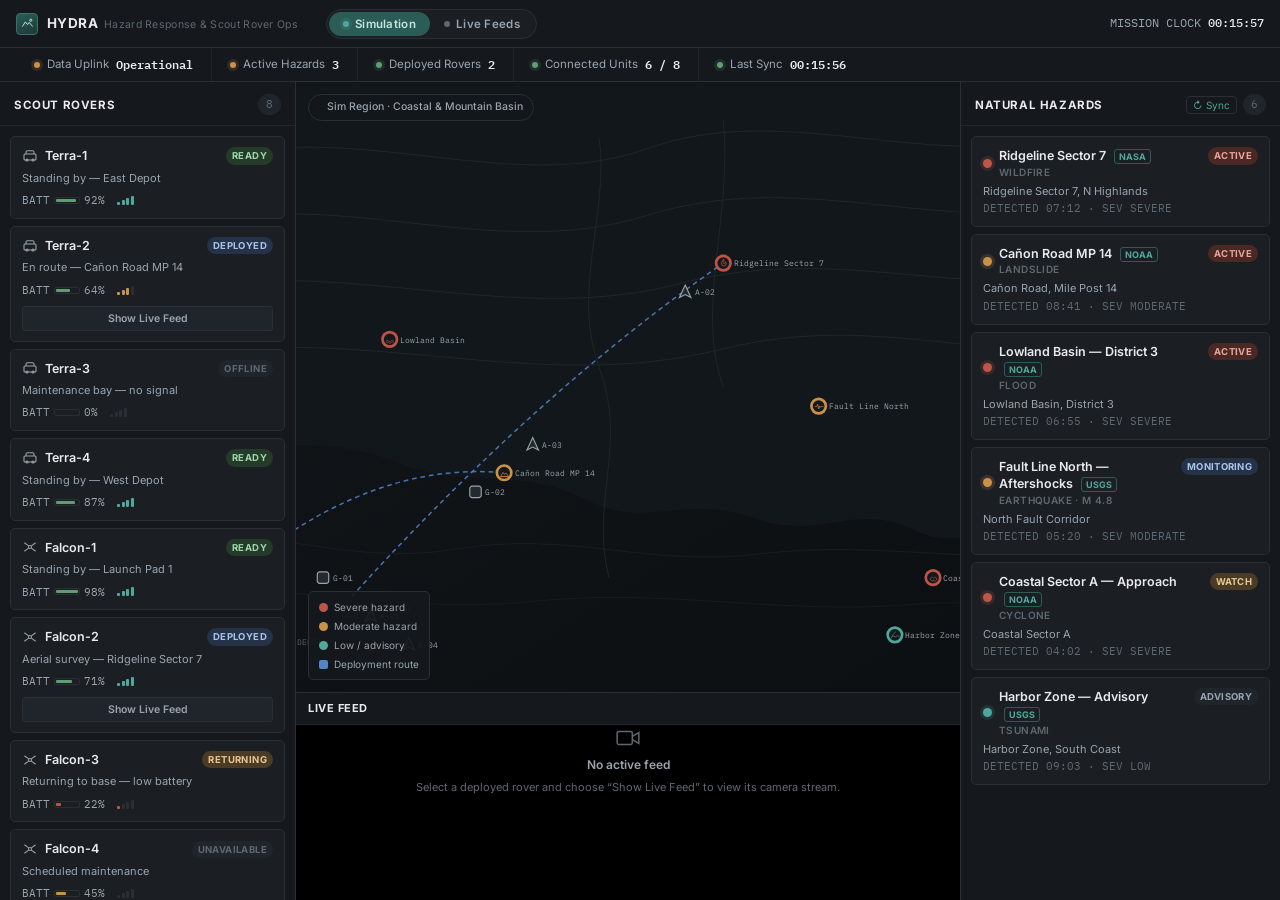
==== dashboard.html @ 0303ffee "Initial Commit" ====
<!DOCTYPE html>
<html lang="en">
<head>
  <meta charset="UTF-8">
  <meta name="viewport" content="width=device-width, initial-scale=1.0">
  <title>HYDRA &mdash; Hazard Response &amp; Scout Rover Operations</title>
  <link rel="preconnect" href="https://fonts.googleapis.com">
  <link rel="preconnect" href="https://fonts.gstatic.com" crossorigin>
  <link href="https://fonts.googleapis.com/css2?family=Inter:wght@400;500;600;700&family=IBM+Plex+Mono:wght@400;500;600&display=swap" rel="stylesheet">
  <link rel="stylesheet" href="css/dashboard.css">
</head>
<body>
  <div class="app" id="app"></div>

  <!-- Modular Scripts -->
  <script src="js/data.js"></script>
  <script src="js/helpers.js"></script>
  <script src="js/api.js"></script>
  <script src="js/map.js"></script>
  <script src="js/feed.js"></script>
  <script src="js/ui.js"></script>
  <script src="js/app.js"></script>
</body>
</html>
---- css/dashboard.css ----
:root {
  --bg-0: #0d1013;
  --bg-1: #15181c;
  --bg-2: #1b1f24;
  --bg-3: #20252b;
  --border: #2a2f36;
  --border-soft: #22262c;
  --text-hi: #e8eaed;
  --text-mid: #9aa4ad;
  --text-low: #5f6870;
  --accent-teal: #4fa89c;
  --accent-teal-dim: #2c5c56;
  --accent-amber: #c99248;
  --accent-amber-dim: #4a3b26;
  --accent-red: #bd5548;
  --accent-red-dim: #4a2925;
  --accent-blue: #5484c4;
  --accent-blue-dim: #253247;
  --accent-green: #5f9e70;
  --accent-green-dim: #243b2a;
  --mono: 'IBM Plex Mono', ui-monospace, monospace;
  --sans: 'Inter', -apple-system, sans-serif;
  --radius-s: 3px;
  --radius-m: 5px;
}

* {
  box-sizing: border-box;
  margin: 0;
  padding: 0;
}

html, body {
  height: 100%;
}

body {
  font-family: var(--sans);
  background: var(--bg-0);
  color: var(--text-hi);
  font-size: 13px;
  line-height: 1.4;
  overflow: hidden;
  -webkit-font-smoothing: antialiased;
}

::selection {
  background: var(--accent-blue-dim);
}

button {
  font-family: inherit;
  font-size: inherit;
  color: inherit;
  background: none;
  border: none;
  cursor: pointer;
}

button:focus-visible,
[tabindex]:focus-visible,
input:focus-visible {
  outline: 2px solid var(--accent-blue);
  outline-offset: 1px;
}

input {
  font-family: inherit;
  color: inherit;
}

::-webkit-scrollbar {
  width: 8px;
  height: 8px;
}

::-webkit-scrollbar-track {
  background: transparent;
}

::-webkit-scrollbar-thumb {
  background: var(--border);
  border-radius: 4px;
}

::-webkit-scrollbar-thumb:hover {
  background: #3a4048;
}

.app {
  height: 100vh;
  display: flex;
  flex-direction: column;
}

/* ---------- TOP BAR ---------- */
.topbar {
  display: flex;
  align-items: center;
  gap: 20px;
  padding: 0 16px;
  height: 48px;
  flex: 0 0 48px;
  background: var(--bg-1);
  border-bottom: 1px solid var(--border);
}

.brand {
  display: flex;
  align-items: center;
  gap: 9px;
}

.brand-mark {
  width: 22px;
  height: 22px;
  border-radius: 4px;
  background: linear-gradient(160deg, #2c5c56, #1b3a36);
  border: 1px solid #3a7168;
  display: flex;
  align-items: center;
  justify-content: center;
  flex: none;
}

.brand-mark svg {
  width: 13px;
  height: 13px;
}

.brand-name {
  font-weight: 700;
  font-size: 13.5px;
  letter-spacing: 0.4px;
}

.brand-sub {
  font-size: 10.5px;
  color: var(--text-low);
  letter-spacing: 0.3px;
  margin-left: 2px;
}

.mode-switch {
  display: flex;
  align-items: center;
  gap: 0;
  background: var(--bg-2);
  border: 1px solid var(--border);
  border-radius: 20px;
  padding: 2px;
  margin-left: 8px;
}

.mode-switch button {
  padding: 5px 14px;
  border-radius: 16px;
  font-size: 11.5px;
  font-weight: 600;
  color: var(--text-mid);
  letter-spacing: 0.3px;
  transition: background .15s, color .15s;
}

.mode-switch button.active {
  background: var(--accent-teal-dim);
  color: #bfe8e0;
}

.mode-switch button.live-active {
  background: var(--accent-amber-dim);
  color: #f0cd9a;
}

.mode-switch .dot {
  width: 6px;
  height: 6px;
  border-radius: 50%;
  display: inline-block;
  margin-right: 6px;
  vertical-align: 1px;
}

.mode-switch button.active .dot {
  background: var(--accent-teal);
  box-shadow: 0 0 0 3px rgba(79, 168, 156, .18);
}

.mode-switch button.live-active .dot {
  background: var(--accent-amber);
  box-shadow: 0 0 0 3px rgba(201, 146, 72, .18);
}

.mode-switch button:not(.active):not(.live-active) .dot {
  background: var(--text-low);
}

.topbar-spacer {
  flex: 1;
}

.topbar-clock {
  font-family: var(--mono);
  font-size: 11.5px;
  color: var(--text-mid);
}

.topbar-clock b {
  color: var(--text-hi);
  font-weight: 500;
}

/* ---------- STATUS BAR ---------- */
.statusbar {
  display: flex;
  align-items: stretch;
  height: 34px;
  flex: 0 0 34px;
  background: var(--bg-1);
  border-bottom: 1px solid var(--border);
  padding: 0 16px;
  gap: 0;
}

.stat {
  display: flex;
  align-items: center;
  gap: 7px;
  padding: 0 18px;
  border-right: 1px solid var(--border-soft);
  font-size: 11.5px;
  color: var(--text-mid);
}

.stat:last-child {
  border-right: none;
}

.stat b {
  color: var(--text-hi);
  font-weight: 600;
  font-family: var(--mono);
  font-size: 11.5px;
}

.stat .stat-dot {
  width: 6px;
  height: 6px;
  border-radius: 50%;
  flex: none;
}

.stat .stat-dot.ok {
  background: var(--accent-green);
  box-shadow: 0 0 0 3px rgba(95, 158, 112, .16);
}

.stat .stat-dot.warn {
  background: var(--accent-amber);
  box-shadow: 0 0 0 3px rgba(201, 146, 72, .16);
}

.stat .stat-dot.off {
  background: var(--text-low);
}

/* ---------- MAIN GRID ---------- */
.main {
  flex: 1;
  display: grid;
  grid-template-columns: 296px 1fr 320px;
  min-height: 0;
}

.col {
  min-height: 0;
  display: flex;
  flex-direction: column;
  background: var(--bg-1);
}

.col-left {
  border-right: 1px solid var(--border);
}

.col-right {
  border-left: 1px solid var(--border);
}

.col-header {
  padding: 12px 14px 10px;
  border-bottom: 1px solid var(--border-soft);
  display: flex;
  align-items: center;
  justify-content: space-between;
  flex: none;
}

.col-title {
  font-size: 11.5px;
  font-weight: 700;
  letter-spacing: 0.6px;
  text-transform: uppercase;
  color: var(--text-hi);
}

.col-count {
  font-family: var(--mono);
  font-size: 11px;
  color: var(--text-low);
  background: var(--bg-3);
  padding: 2px 7px;
  border-radius: 10px;
  border: 1px solid var(--border-soft);
}

.col-body {
  flex: 1;
  overflow-y: auto;
  padding: 10px;
}

/* ---------- ROVER CARDS ---------- */
.rover-card {
  border: 1px solid var(--border);
  background: var(--bg-2);
  border-radius: var(--radius-m);
  padding: 10px 11px;
  margin-bottom: 7px;
  cursor: pointer;
  transition: border-color .12s, background .12s;
}

.rover-card:hover {
  border-color: #3a4048;
}

.rover-card.selected {
  border-color: var(--accent-blue);
  background: var(--accent-blue-dim);
}

.rover-top {
  display: flex;
  align-items: center;
  justify-content: space-between;
  margin-bottom: 6px;
}

.rover-id {
  display: flex;
  align-items: center;
  gap: 7px;
}

.rover-type-icon {
  width: 16px;
  height: 16px;
  flex: none;
  display: flex;
  align-items: center;
  justify-content: center;
  color: var(--text-mid);
}

.rover-name {
  font-weight: 600;
  font-size: 12.5px;
}

.rover-badge {
  font-size: 9.5px;
  font-weight: 700;
  letter-spacing: 0.4px;
  text-transform: uppercase;
  padding: 2px 6px;
  border-radius: 9px;
  white-space: nowrap;
}

.badge-ready {
  background: var(--accent-green-dim);
  color: #9fd6ab;
}

.badge-deployed {
  background: var(--accent-blue-dim);
  color: #a9c5ea;
}

.badge-returning {
  background: var(--accent-amber-dim);
  color: #e8c690;
}

.badge-offline {
  background: var(--bg-3);
  color: var(--text-low);
}

.badge-unavailable {
  background: var(--bg-3);
  color: var(--text-low);
}

.rover-meta {
  font-size: 11px;
  color: var(--text-mid);
  margin-bottom: 7px;
}

.rover-stats {
  display: flex;
  align-items: center;
  gap: 12px;
  font-family: var(--mono);
  font-size: 10.5px;
  color: var(--text-mid);
}

.rover-stat {
  display: flex;
  align-items: center;
  gap: 4px;
}

.batt-track {
  width: 26px;
  height: 7px;
  border: 1px solid var(--border);
  border-radius: 2px;
  padding: 1px;
  display: inline-flex;
}

.batt-fill {
  height: 100%;
  border-radius: 1px;
  background: var(--accent-green);
}

.batt-fill.low {
  background: var(--accent-red);
}

.batt-fill.mid {
  background: var(--accent-amber);
}

.conn-pips {
  display: flex;
  gap: 1.5px;
  align-items: flex-end;
  height: 9px;
}

.conn-pips i {
  width: 3px;
  background: var(--border);
  border-radius: 1px;
  display: block;
}

.conn-pips i:nth-child(1) { height: 3px; }
.conn-pips i:nth-child(2) { height: 5px; }
.conn-pips i:nth-child(3) { height: 7px; }
.conn-pips i:nth-child(4) { height: 9px; }

.conn-pips.strong i {
  background: var(--accent-teal);
}

.conn-pips.moderate i:nth-child(-n+3) {
  background: var(--accent-amber);
}

.conn-pips.weak i:nth-child(-n+1) {
  background: var(--accent-red);
}

.conn-pips.none i {
  background: var(--border);
}

.rover-actions {
  display: flex;
  gap: 6px;
  margin-top: 8px;
}

.mini-btn {
  flex: 1;
  font-size: 10.5px;
  font-weight: 600;
  padding: 5px 6px;
  border-radius: var(--radius-s);
  background: var(--bg-3);
  border: 1px solid var(--border);
  color: var(--text-mid);
  transition: background .12s, color .12s, border-color .12s;
  text-align: center;
}

.mini-btn:hover {
  color: var(--text-hi);
  border-color: #454c55;
}

.mini-btn.feed-on {
  background: var(--accent-teal-dim);
  color: #bfe8e0;
  border-color: var(--accent-teal);
}

.select-all-row {
  display: flex;
  align-items: center;
  justify-content: space-between;
  padding: 0 2px 8px;
}

.select-all-row .link-btn {
  font-size: 11px;
  color: var(--accent-blue);
  font-weight: 600;
}

.select-all-row .link-btn:hover {
  text-decoration: underline;
}

/* ---------- HAZARD CARDS ---------- */
.hazard-card {
  border: 1px solid var(--border);
  background: var(--bg-2);
  border-radius: var(--radius-m);
  margin-bottom: 7px;
  overflow: hidden;
  transition: border-color .12s;
}

.hazard-card:hover {
  border-color: #3a4048;
}

.hazard-card.selected {
  border-color: var(--accent-amber);
}

.hazard-head {
  padding: 10px 11px;
  cursor: pointer;
}

.hazard-top {
  display: flex;
  align-items: flex-start;
  justify-content: space-between;
  gap: 8px;
  margin-bottom: 5px;
}

.hazard-id {
  display: flex;
  align-items: center;
  gap: 7px;
  min-width: 0;
}

.hazard-sev-dot {
  width: 9px;
  height: 9px;
  border-radius: 50%;
  flex: none;
  margin-top: 1px;
}

.sev-severe {
  background: var(--accent-red);
  box-shadow: 0 0 0 3px rgba(189, 85, 72, .18);
}

.sev-moderate {
  background: var(--accent-amber);
  box-shadow: 0 0 0 3px rgba(201, 146, 72, .18);
}

.sev-low {
  background: var(--accent-teal);
  box-shadow: 0 0 0 3px rgba(79, 168, 156, .14);
}

.hazard-name {
  font-weight: 600;
  font-size: 12.5px;
}

.hazard-type {
  font-size: 10px;
  color: var(--text-low);
  text-transform: uppercase;
  letter-spacing: 0.4px;
  font-weight: 600;
}

.hazard-status-pill {
  font-size: 9.5px;
  font-weight: 700;
  letter-spacing: 0.3px;
  text-transform: uppercase;
  padding: 2px 6px;
  border-radius: 9px;
  white-space: nowrap;
  flex: none;
}

.status-active {
  background: var(--accent-red-dim);
  color: #eba49c;
}

.status-watch {
  background: var(--accent-amber-dim);
  color: #e8c690;
}

.status-monitoring {
  background: var(--accent-blue-dim);
  color: #a9c5ea;
}

.status-advisory {
  background: var(--bg-3);
  color: var(--text-mid);
}

.status-contained {
  background: var(--accent-green-dim);
  color: #9fd6ab;
}

.hazard-loc {
  font-size: 11px;
  color: var(--text-mid);
  margin-bottom: 2px;
}

.hazard-time {
  font-family: var(--mono);
  font-size: 10.5px;
  color: var(--text-low);
}

.hazard-detail {
  padding: 0 11px 12px;
  border-top: 1px solid var(--border-soft);
}

.hazard-detail-grid {
  display: grid;
  grid-template-columns: 1fr 1fr;
  gap: 8px;
  margin: 10px 0;
}

.detail-field label {
  display: block;
  font-size: 9.5px;
  color: var(--text-low);
  text-transform: uppercase;
  letter-spacing: 0.4px;
  margin-bottom: 2px;
}

.detail-field span {
  font-size: 11.5px;
  color: var(--text-hi);
  font-family: var(--mono);
}

.deploy-btn {
  width: 100%;
  padding: 9px 10px;
  border-radius: var(--radius-s);
  font-weight: 700;
  font-size: 11.5px;
  letter-spacing: 0.3px;
  background: var(--accent-amber);
  color: #241a0d;
  transition: filter .12s;
}

.deploy-btn:hover {
  filter: brightness(1.08);
}

.deploy-btn:disabled {
  background: var(--bg-3);
  color: var(--text-low);
  cursor: not-allowed;
}

.assigned-note {
  font-size: 11px;
  color: var(--accent-teal);
  margin-top: 8px;
  font-weight: 500;
  display: flex;
  align-items: center;
  gap: 6px;
}

/* ---------- CENTER / MAP ---------- */
.col-center {
  min-height: 0;
  display: flex;
  flex-direction: column;
}

.map-wrap {
  flex: 1;
  position: relative;
  min-height: 0;
  background: #0f1215;
}

.map-toolbar {
  position: absolute;
  top: 12px;
  left: 12px;
  z-index: 5;
  display: flex;
  gap: 6px;
}

.map-chip {
  background: rgba(21, 24, 28, .9);
  border: 1px solid var(--border);
  backdrop-filter: blur(2px);
  padding: 5px 10px;
  border-radius: 14px;
  font-size: 10.5px;
  color: var(--text-mid);
  display: flex;
  align-items: center;
  gap: 6px;
  font-weight: 500;
}

.map-legend {
  position: absolute;
  bottom: 12px;
  left: 12px;
  z-index: 5;
  background: rgba(21, 24, 28, .92);
  border: 1px solid var(--border);
  border-radius: var(--radius-m);
  padding: 8px 10px;
  font-size: 10px;
  color: var(--text-mid);
  display: flex;
  flex-direction: column;
  gap: 5px;
}

.map-legend .lg-row {
  display: flex;
  align-items: center;
  gap: 6px;
}

.lg-swatch {
  width: 9px;
  height: 9px;
  border-radius: 50%;
  flex: none;
}

svg.map-svg {
  width: 100%;
  height: 100%;
  display: block;
}

.terrain-line {
  fill: none;
  stroke: #20262c;
  stroke-width: 1;
}

.coast-fill {
  fill: #12171b;
}

.grad-fill {
  fill: #0f1215;
}

.marker {
  cursor: pointer;
}

.marker-hazard circle.pulse {
  animation: pulse 2.4s ease-out infinite;
}

@keyframes pulse {
  0% { r: 9; opacity: .55; }
  100% { r: 22; opacity: 0; }
}

.route-path {
  fill: none;
  stroke: var(--accent-blue);
  stroke-width: 1.6;
  stroke-dasharray: 5 4;
  opacity: .85;
  animation: dash 1.4s linear infinite;
}

.route-path.highlighted {
  stroke-width: 2.4;
  opacity: 1;
}

@keyframes dash {
  to { stroke-dashoffset: -18; }
}

.rover-marker-ground rect {
  fill: #242a30;
  stroke: var(--text-mid);
  stroke-width: 1.2;
}

.rover-marker-aerial polygon {
  fill: #242a30;
  stroke: var(--text-mid);
  stroke-width: 1.2;
}

.marker.selected .rover-marker-ground rect,
.marker.selected .rover-marker-aerial polygon {
  stroke: var(--accent-blue);
  fill: var(--accent-blue-dim);
}

.marker.deployed .rover-marker-ground rect,
.marker.deployed .rover-marker-aerial polygon {
  stroke: var(--accent-teal);
}

.marker-label {
  font-family: var(--mono);
  font-size: 8.5px;
  fill: var(--text-mid);
  pointer-events: none;
}

.rover-info-panel {
  position: absolute;
  bottom: 12px;
  right: 12px;
  z-index: 6;
  width: 230px;
  background: rgba(21, 24, 28, .96);
  border: 1px solid var(--border);
  border-radius: var(--radius-m);
  padding: 12px;
  display: none;
}

.rover-info-panel.show {
  display: block;
}

.rip-head {
  display: flex;
  align-items: center;
  justify-content: space-between;
  margin-bottom: 8px;
}

.rip-head b {
  font-size: 12.5px;
}

.rip-close {
  color: var(--text-low);
  font-size: 14px;
  line-height: 1;
  padding: 2px;
}

.rip-close:hover {
  color: var(--text-hi);
}

.rip-grid {
  display: grid;
  grid-template-columns: 1fr 1fr;
  gap: 8px;
  margin-bottom: 9px;
}

.rip-grid .detail-field span {
  font-size: 11px;
}

.empty-state {
  position: absolute;
  inset: 0;
  display: flex;
  flex-direction: column;
  align-items: center;
  justify-content: center;
  gap: 8px;
  text-align: center;
  padding: 20px;
}

.empty-state svg {
  width: 34px;
  height: 34px;
  color: var(--text-low);
  margin-bottom: 4px;
}

.empty-state .es-title {
  font-size: 13px;
  font-weight: 600;
  color: var(--text-mid);
}

.empty-state .es-sub {
  font-size: 11.5px;
  color: var(--text-low);
  max-width: 280px;
}

/* ---------- LIVE FEED ---------- */
.livefeed {
  flex: 0 0 208px;
  border-top: 1px solid var(--border);
  background: var(--bg-1);
  display: flex;
  flex-direction: column;
}

.lf-header {
  display: flex;
  align-items: center;
  justify-content: space-between;
  padding: 8px 12px;
  border-bottom: 1px solid var(--border-soft);
  flex: none;
}

.lf-title {
  font-size: 11px;
  font-weight: 700;
  letter-spacing: 0.5px;
  text-transform: uppercase;
  display: flex;
  align-items: center;
  gap: 7px;
}

.rec-dot {
  width: 7px;
  height: 7px;
  border-radius: 50%;
  background: var(--accent-red);
  animation: blink 1.6s ease-in-out infinite;
}

@keyframes blink {
  0%, 100% { opacity: 1; }
  50% { opacity: .25; }
}

.lf-close {
  font-size: 11px;
  color: var(--text-low);
  font-weight: 600;
  padding: 3px 8px;
  border-radius: 10px;
  border: 1px solid var(--border);
}

.lf-close:hover {
  color: var(--text-hi);
  border-color: #454c55;
}

.lf-body {
  flex: 1;
  position: relative;
  min-height: 0;
  background: #000;
  overflow: hidden;
}

.lf-empty {
  flex: 1;
  display: flex;
  flex-direction: column;
  align-items: center;
  justify-content: center;
  gap: 6px;
  color: var(--text-low);
}

.lf-empty svg {
  width: 26px;
  height: 26px;
}

.lf-empty .es-title {
  font-size: 12px;
  color: var(--text-mid);
  font-weight: 600;
}

.lf-empty .es-sub {
  font-size: 11px;
}

.feed-canvas {
  width: 100%;
  height: 100%;
  display: block;
}

.lf-overlay {
  position: absolute;
  inset: 0;
  pointer-events: none;
  padding: 9px 11px;
  display: flex;
  flex-direction: column;
  justify-content: space-between;
}

.lf-ov-row {
  display: flex;
  justify-content: space-between;
  align-items: flex-start;
}

.lf-tag {
  font-family: var(--mono);
  font-size: 10px;
  color: #d8f0ec;
  background: rgba(10, 14, 16, .55);
  padding: 3px 6px;
  border-radius: 2px;
  letter-spacing: 0.3px;
}

.lf-crosshair {
  position: absolute;
  top: 50%;
  left: 50%;
  width: 26px;
  height: 26px;
  transform: translate(-50%, -50%);
  opacity: .5;
}

.lf-crosshair::before,
.lf-crosshair::after {
  content: "";
  position: absolute;
  background: #d8f0ec;
}

.lf-crosshair::before {
  width: 100%;
  height: 1px;
  top: 50%;
  left: 0;
}

.lf-crosshair::after {
  height: 100%;
  width: 1px;
  left: 50%;
  top: 0;
}

/* ---------- DEPLOY MODAL ---------- */
.modal-overlay {
  position: fixed;
  inset: 0;
  background: rgba(6, 8, 10, .6);
  z-index: 50;
  display: none;
  align-items: center;
  justify-content: center;
}

.modal-overlay.show {
  display: flex;
}

.modal {
  width: 420px;
  max-height: 80vh;
  display: flex;
  flex-direction: column;
  background: var(--bg-2);
  border: 1px solid var(--border);
  border-radius: var(--radius-m);
  box-shadow: 0 20px 60px rgba(0, 0, 0, .5);
}

.modal-header {
  padding: 14px 16px;
  border-bottom: 1px solid var(--border-soft);
}

.modal-header .mh-title {
  font-size: 14px;
  font-weight: 700;
  margin-bottom: 3px;
}

.modal-header .mh-sub {
  font-size: 11.5px;
  color: var(--text-mid);
}

.modal-body {
  padding: 12px 16px;
  overflow-y: auto;
  flex: 1;
}

.deploy-row {
  display: flex;
  align-items: center;
  gap: 10px;
  padding: 9px 8px;
  border-radius: var(--radius-s);
  border: 1px solid var(--border-soft);
  margin-bottom: 6px;
  cursor: pointer;
  transition: border-color .12s, background .12s;
}

.deploy-row:hover {
  border-color: #3a4048;
}

.deploy-row.checked {
  border-color: var(--accent-blue);
  background: var(--accent-blue-dim);
}

.deploy-row .chk {
  width: 15px;
  height: 15px;
  border: 1.5px solid var(--text-low);
  border-radius: 3px;
  flex: none;
  display: flex;
  align-items: center;
  justify-content: center;
}

.deploy-row.checked .chk {
  background: var(--accent-blue);
  border-color: var(--accent-blue);
}

.deploy-row .chk svg {
  width: 10px;
  height: 10px;
  display: none;
}

.deploy-row.checked .chk svg {
  display: block;
}

.deploy-row .dr-name {
  font-weight: 600;
  font-size: 12px;
  flex: 1;
}

.deploy-row .dr-meta {
  font-size: 10.5px;
  color: var(--text-low);
  font-family: var(--mono);
}

.modal-footer {
  padding: 12px 16px;
  border-top: 1px solid var(--border-soft);
  display: flex;
  gap: 8px;
  align-items: center;
}

.btn {
  padding: 8px 14px;
  border-radius: var(--radius-s);
  font-weight: 600;
  font-size: 11.5px;
  border: 1px solid var(--border);
  color: var(--text-mid);
  background: var(--bg-3);
}

.btn:hover {
  color: var(--text-hi);
  border-color: #454c55;
}

.btn-primary {
  background: var(--accent-teal);
  color: #0c1c1a;
  border-color: var(--accent-teal);
}

.btn-primary:hover {
  filter: brightness(1.08);
  color: #0c1c1a;
}

.btn-primary:disabled {
  background: var(--bg-3);
  color: var(--text-low);
  border-color: var(--border);
  cursor: not-allowed;
  filter: none;
}

.link-all {
  font-size: 11px;
  color: var(--accent-blue);
  font-weight: 600;
  margin-left: auto;
}

.link-all:hover {
  text-decoration: underline;
}

.confirm-summary {
  background: var(--bg-3);
  border: 1px solid var(--border-soft);
  border-radius: var(--radius-s);
  padding: 10px 11px;
  margin-top: 4px;
  font-size: 11.5px;
  color: var(--text-mid);
  line-height: 1.6;
}

.confirm-summary b {
  color: var(--text-hi);
}

/* ---------- LIVE MODE (disconnected) STATES ---------- */
.disconnected-card {
  border: 1px dashed var(--border);
  border-radius: var(--radius-m);
  padding: 12px;
  margin-bottom: 8px;
  display: flex;
  align-items: center;
  gap: 10px;
}

.dc-icon {
  width: 28px;
  height: 28px;
  border-radius: 50%;
  background: var(--bg-3);
  display: flex;
  align-items: center;
  justify-content: center;
  flex: none;
  color: var(--text-low);
}

.dc-title {
  font-size: 12px;
  font-weight: 600;
  color: var(--text-mid);
}

.dc-sub {
  font-size: 10.5px;
  color: var(--text-low);
}

.dc-btn {
  margin-left: auto;
  font-size: 10.5px;
  font-weight: 600;
  padding: 5px 10px;
  border-radius: var(--radius-s);
  border: 1px solid var(--border);
  color: var(--text-low);
  flex: none;
}

.live-banner {
  background: var(--accent-amber-dim);
  border-bottom: 1px solid #5a4527;
  color: #e8c690;
  font-size: 11.5px;
  padding: 7px 16px;
  display: flex;
  align-items: center;
  gap: 8px;
  flex: none;
}

.live-banner svg {
  width: 14px;
  height: 14px;
  flex: none;
}

.sr-only {
  position: absolute;
  width: 1px;
  height: 1px;
  overflow: hidden;
  clip: rect(0, 0, 0, 0);
}
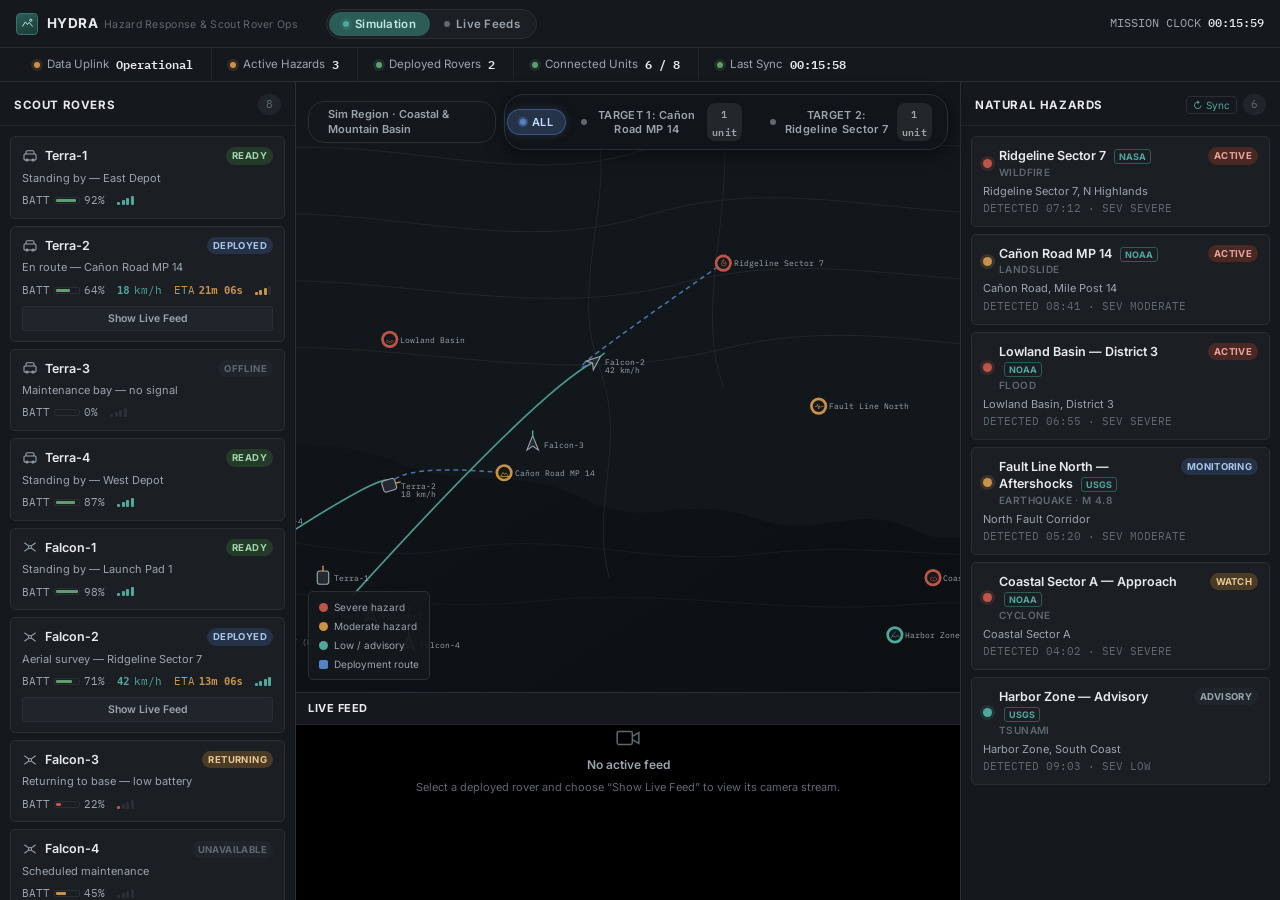
==== commit 7db41a3d: "Fixed Map Feed" ====
--- a/dashboard.html
+++ b/dashboard.html
@@ -16,6 +16,7 @@
   <script src="js/data.js"></script>
   <script src="js/helpers.js"></script>
   <script src="js/api.js"></script>
+  <script src="js/telemetry.js"></script>
   <script src="js/map.js"></script>
   <script src="js/feed.js"></script>
   <script src="js/ui.js"></script>
--- a/css/dashboard.css
+++ b/css/dashboard.css
@@ -728,23 +728,217 @@
   position: absolute;
   top: 12px;
   left: 12px;
+  right: 12px;
   z-index: 5;
   display: flex;
+  align-items: center;
+  justify-content: space-between;
+  gap: 8px;
+  pointer-events: none;
+}
+
+.map-toolbar > * {
+  pointer-events: auto;
+}
+
+.map-chip {
+  background: rgba(21, 24, 28, .92);
+  border: 1px solid var(--border);
+  backdrop-filter: blur(4px);
+  padding: 5px 12px;
+  border-radius: 16px;
+  font-size: 11px;
+  color: var(--text-mid);
+  display: flex;
+  align-items: center;
+  gap: 7px;
+  font-weight: 600;
+}
+
+/* ---------- MAP VIEW SELECTOR (ALL / TARGET 1 / TARGET 2) ---------- */
+.map-view-selector {
+  display: flex;
+  align-items: center;
+  background: rgba(17, 21, 25, 0.94);
+  border: 1px solid var(--border);
+  backdrop-filter: blur(6px);
+  border-radius: 20px;
+  padding: 2px;
+  gap: 2px;
+  box-shadow: 0 4px 20px rgba(0, 0, 0, 0.45);
+}
+
+.map-view-btn {
+  display: flex;
+  align-items: center;
   gap: 6px;
-}
-
-.map-chip {
-  background: rgba(21, 24, 28, .9);
+  padding: 5px 12px;
+  border-radius: 16px;
+  font-size: 11px;
+  font-weight: 600;
+  color: var(--text-mid);
+  letter-spacing: 0.3px;
+  transition: background 0.15s, color 0.15s, border-color 0.15s, box-shadow 0.15s;
+  border: 1px solid transparent;
+}
+
+.map-view-btn:hover {
+  color: var(--text-hi);
+  background: var(--bg-3);
+}
+
+.map-view-btn.active {
+  background: var(--accent-blue-dim);
+  color: #c4dcff;
+  border-color: rgba(84, 132, 196, 0.45);
+  box-shadow: 0 0 10px rgba(84, 132, 196, 0.25);
+}
+
+.map-view-btn.active.target-btn {
+  background: var(--accent-amber-dim);
+  color: #ffe1b3;
+  border-color: rgba(201, 146, 72, 0.45);
+  box-shadow: 0 0 10px rgba(201, 146, 72, 0.25);
+}
+
+.map-view-btn .target-dot {
+  width: 6px;
+  height: 6px;
+  border-radius: 50%;
+  background: var(--text-low);
+  flex: none;
+}
+
+.map-view-btn.active .target-dot {
+  background: var(--accent-blue);
+  box-shadow: 0 0 0 2px rgba(84, 132, 196, 0.4);
+}
+
+.map-view-btn.active.target-btn .target-dot {
+  background: var(--accent-amber);
+  box-shadow: 0 0 0 2px rgba(201, 146, 72, 0.4);
+}
+
+.map-view-btn .rover-cnt {
+  font-family: var(--mono);
+  font-size: 9.5px;
+  padding: 1px 5px;
+  border-radius: 8px;
+  background: rgba(255, 255, 255, 0.08);
+}
+
+/* ---------- TARGET TELEMETRY HUD OVERLAY ---------- */
+.target-hud-overlay {
+  position: absolute;
+  top: 50px;
+  left: 12px;
+  z-index: 5;
+  background: rgba(18, 22, 27, 0.96);
   border: 1px solid var(--border);
-  backdrop-filter: blur(2px);
-  padding: 5px 10px;
-  border-radius: 14px;
-  font-size: 10.5px;
-  color: var(--text-mid);
+  backdrop-filter: blur(8px);
+  border-radius: var(--radius-m);
+  padding: 10px 14px;
+  min-width: 260px;
+  max-width: 320px;
+  box-shadow: 0 8px 24px rgba(0, 0, 0, 0.55);
+  display: flex;
+  flex-direction: column;
+  gap: 8px;
+}
+
+.target-hud-header {
+  display: flex;
+  flex-direction: column;
+  gap: 3px;
+  border-bottom: 1px solid var(--border-soft);
+  padding-bottom: 6px;
+}
+
+.target-hud-title {
+  font-size: 12px;
+  font-weight: 700;
+  letter-spacing: 0.4px;
+  color: #f7d5a5;
+  white-space: nowrap;
+  overflow: hidden;
+  text-overflow: ellipsis;
+}
+
+.target-hud-sub {
   display: flex;
   align-items: center;
   gap: 6px;
-  font-weight: 500;
+  font-size: 9.5px;
+}
+
+.target-hud-badge {
+  font-weight: 700;
+  letter-spacing: 0.3px;
+  text-transform: uppercase;
+  padding: 1px 6px;
+  border-radius: 4px;
+}
+
+.target-hud-badge.severe {
+  background: var(--accent-red-dim);
+  color: #f0a8a0;
+}
+
+.target-hud-badge.moderate {
+  background: var(--accent-amber-dim);
+  color: #f5d49f;
+}
+
+.target-hud-badge.low {
+  background: var(--accent-teal-dim);
+  color: #bfe8e0;
+}
+
+.target-hud-source {
+  color: var(--text-low);
+  font-family: var(--mono);
+  font-size: 9px;
+  margin-left: auto;
+}
+
+.target-hud-grid {
+  display: grid;
+  grid-template-columns: 1fr 1fr;
+  gap: 6px 12px;
+}
+
+.target-hud-item {
+  display: flex;
+  flex-direction: column;
+}
+
+.target-hud-label {
+  font-size: 9px;
+  color: var(--text-low);
+  text-transform: uppercase;
+  letter-spacing: 0.3px;
+}
+
+.target-hud-val {
+  font-family: var(--mono);
+  font-size: 11px;
+  font-weight: 600;
+  color: var(--text-hi);
+}
+
+.target-hud-progress {
+  width: 100%;
+  height: 4px;
+  background: var(--bg-3);
+  border-radius: 2px;
+  overflow: hidden;
+  margin-top: 4px;
+}
+
+.target-hud-progress-fill {
+  height: 100%;
+  background: linear-gradient(90deg, var(--accent-teal), var(--accent-amber));
+  transition: width 0.2s ease;
 }
 
 .map-legend {
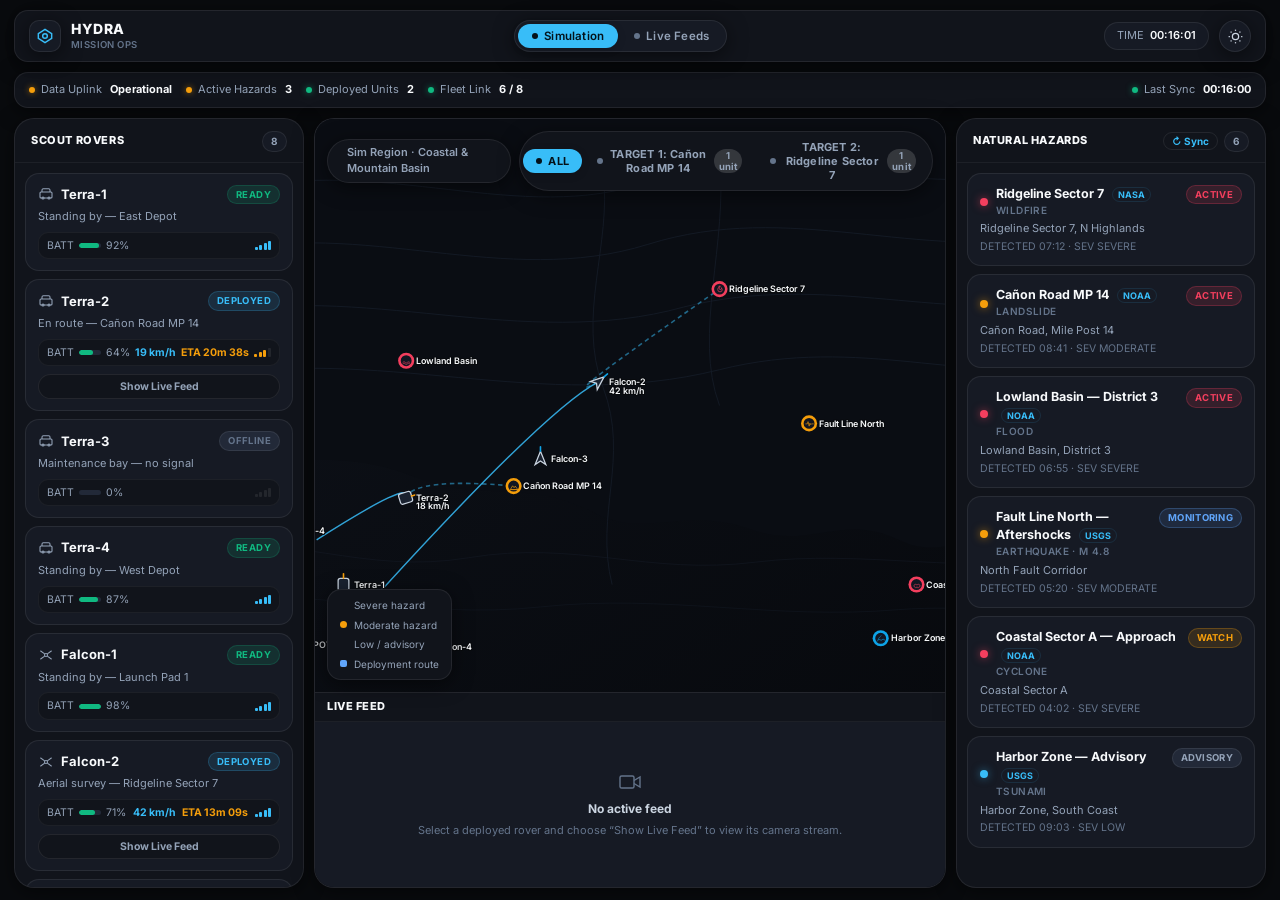
==== commit 421047ad: "B/W Switchable UI" ====
--- a/dashboard.html
+++ b/dashboard.html
@@ -5,8 +5,7 @@
   <meta name="viewport" content="width=device-width, initial-scale=1.0">
   <title>HYDRA &mdash; Hazard Response &amp; Scout Rover Operations</title>
   <link rel="preconnect" href="https://fonts.googleapis.com">
-  <link rel="preconnect" href="https://fonts.gstatic.com" crossorigin>
-  <link href="https://fonts.googleapis.com/css2?family=Inter:wght@400;500;600;700&family=IBM+Plex+Mono:wght@400;500;600&display=swap" rel="stylesheet">
+  <link href="https://fonts.googleapis.com/css2?family=Inter:wght@400;500;600;700;800&family=IBM+Plex+Mono:wght@400;500;600;700&display=swap" rel="stylesheet">
   <link rel="stylesheet" href="css/dashboard.css">
 </head>
 <body>
--- a/css/dashboard.css
+++ b/css/dashboard.css
@@ -1,30 +1,113 @@
+/* =========================================================
+   HYDRA MISSION CONTROL - BENTO-GRID DESIGN SYSTEM
+   Supports Light & Dark Modes with Instant Single-Click Toggle
+========================================================= */
+
 :root {
-  --bg-0: #0d1013;
-  --bg-1: #15181c;
-  --bg-2: #1b1f24;
-  --bg-3: #20252b;
-  --border: #2a2f36;
-  --border-soft: #22262c;
-  --text-hi: #e8eaed;
-  --text-mid: #9aa4ad;
-  --text-low: #5f6870;
-  --accent-teal: #4fa89c;
-  --accent-teal-dim: #2c5c56;
-  --accent-amber: #c99248;
-  --accent-amber-dim: #4a3b26;
-  --accent-red: #bd5548;
-  --accent-red-dim: #4a2925;
-  --accent-blue: #5484c4;
-  --accent-blue-dim: #253247;
-  --accent-green: #5f9e70;
-  --accent-green-dim: #243b2a;
-  --mono: 'IBM Plex Mono', ui-monospace, monospace;
-  --sans: 'Inter', -apple-system, sans-serif;
-  --radius-s: 3px;
-  --radius-m: 5px;
-}
-
-* {
+  --mono: 'Inter', -apple-system, BlinkMacSystemFont, 'Segoe UI', Roboto, sans-serif;
+  --sans: 'Inter', -apple-system, BlinkMacSystemFont, 'Segoe UI', Roboto, sans-serif;
+  --radius-xs: 6px;
+  --radius-s: 10px;
+  --radius-m: 14px;
+  --radius-l: 20px;
+  --radius-pill: 9999px;
+  --transition: all 0.2s cubic-bezier(0.16, 1, 0.3, 1);
+}
+
+/* =========================================================
+   DARK MODE TOKENS (DEFAULT)
+========================================================= */
+[data-theme="dark"], :root {
+  --bg-canvas: #090b0e;
+  --bg-panel: #11141b;
+  --bg-card: #161a24;
+  --bg-card-hover: #1c2230;
+  --bg-elevated: #222938;
+  --bg-dark-widget: #090c12;
+  --bg-pill: #1f2533;
+  --bg-pill-active: #38bdf8;
+  --text-pill-active: #04121a;
+
+  --border-subtle: rgba(255, 255, 255, 0.05);
+  --border-card: rgba(255, 255, 255, 0.08);
+  --border-card-hover: rgba(255, 255, 255, 0.16);
+  --border-focus: #38bdf8;
+
+  --text-0: #f8fafc;
+  --text-1: #cbd5e1;
+  --text-2: #94a3b8;
+  --text-3: #64748b;
+  --text-4: #475569;
+
+  --accent-cyan: #38bdf8;
+  --accent-cyan-dim: rgba(56, 189, 248, 0.12);
+  --accent-emerald: #10b981;
+  --accent-emerald-dim: rgba(16, 185, 129, 0.14);
+  --accent-amber: #f59e0b;
+  --accent-amber-dim: rgba(245, 158, 11, 0.14);
+  --accent-rose: #f43f5e;
+  --accent-rose-dim: rgba(244, 63, 94, 0.14);
+  --accent-blue: #60a5fa;
+  --accent-blue-dim: rgba(96, 165, 250, 0.12);
+  --accent-orange: #fb923c;
+
+  --shadow-bento: 0 4px 20px rgba(0, 0, 0, 0.5);
+  --shadow-float: 0 12px 36px rgba(0, 0, 0, 0.65);
+  --map-bg-start: #0e121a;
+  --map-bg-end: #07090d;
+  --map-coast: #0a0d13;
+  --map-terrain: #151b27;
+  --map-depot-fill: #141a26;
+}
+
+/* =========================================================
+   LIGHT MODE TOKENS (ULTRA-CLEAN BENTO REFERENCE)
+========================================================= */
+[data-theme="light"] {
+  --bg-canvas: #f1f3f7;
+  --bg-panel: #ffffff;
+  --bg-card: #f8fafc;
+  --bg-card-hover: #f1f5f9;
+  --bg-elevated: #e2e8f0;
+  --bg-dark-widget: #11141c;
+  --bg-pill: #e2e8f0;
+  --bg-pill-active: #0f172a;
+  --text-pill-active: #ffffff;
+
+  --border-subtle: rgba(0, 0, 0, 0.04);
+  --border-card: rgba(0, 0, 0, 0.07);
+  --border-card-hover: rgba(0, 0, 0, 0.14);
+  --border-focus: #0284c7;
+
+  --text-0: #090d16;
+  --text-1: #334155;
+  --text-2: #64748b;
+  --text-3: #94a3b8;
+  --text-4: #cbd5e1;
+
+  --accent-cyan: #0284c7;
+  --accent-cyan-dim: rgba(2, 132, 199, 0.1);
+  --accent-emerald: #059669;
+  --accent-emerald-dim: rgba(5, 150, 105, 0.12);
+  --accent-amber: #d97706;
+  --accent-amber-dim: rgba(217, 119, 6, 0.12);
+  --accent-rose: #e11d48;
+  --accent-rose-dim: rgba(225, 29, 72, 0.1);
+  --accent-blue: #2563eb;
+  --accent-blue-dim: rgba(37, 99, 235, 0.1);
+  --accent-orange: #ea580c;
+
+  --shadow-bento: 0 1px 3px rgba(0, 0, 0, 0.03), 0 8px 24px rgba(0, 0, 0, 0.04);
+  --shadow-float: 0 16px 40px rgba(0, 0, 0, 0.12);
+  --map-bg-start: #f8fafc;
+  --map-bg-end: #edf2f7;
+  --map-coast: #e2e8f0;
+  --map-terrain: #cbd5e1;
+  --map-depot-fill: #ffffff;
+}
+
+/* ---------- RESET & GLOBAL LAYOUT ---------- */
+*, *::before, *::after {
   box-sizing: border-box;
   margin: 0;
   padding: 0;
@@ -32,20 +115,21 @@
 
 html, body {
   height: 100%;
-}
-
-body {
+  width: 100%;
+  background: var(--bg-canvas);
+  color: var(--text-1);
   font-family: var(--sans);
-  background: var(--bg-0);
-  color: var(--text-hi);
   font-size: 13px;
-  line-height: 1.4;
+  line-height: 1.45;
   overflow: hidden;
   -webkit-font-smoothing: antialiased;
+  -moz-osx-font-smoothing: grayscale;
+  transition: background-color 0.25s ease, color 0.25s ease;
 }
 
 ::selection {
-  background: var(--accent-blue-dim);
+  background: var(--accent-cyan-dim);
+  color: var(--accent-cyan);
 }
 
 button {
@@ -55,12 +139,13 @@
   background: none;
   border: none;
   cursor: pointer;
+  outline: none;
 }
 
 button:focus-visible,
 [tabindex]:focus-visible,
 input:focus-visible {
-  outline: 2px solid var(--accent-blue);
+  outline: 2px solid var(--border-focus);
   outline-offset: 1px;
 }
 
@@ -70,8 +155,8 @@
 }
 
 ::-webkit-scrollbar {
-  width: 8px;
-  height: 8px;
+  width: 5px;
+  height: 5px;
 }
 
 ::-webkit-scrollbar-track {
@@ -79,168 +164,240 @@
 }
 
 ::-webkit-scrollbar-thumb {
-  background: var(--border);
-  border-radius: 4px;
+  background: var(--border-card);
+  border-radius: var(--radius-pill);
 }
 
 ::-webkit-scrollbar-thumb:hover {
-  background: #3a4048;
-}
-
+  background: var(--text-3);
+}
+
+/* =========================================================
+   APP SHELL (PADDED BENTO WRAPPER)
+========================================================= */
 .app {
   height: 100vh;
   display: flex;
   flex-direction: column;
-}
-
-/* ---------- TOP BAR ---------- */
+  padding: 10px 14px 12px;
+  gap: 10px;
+  background: var(--bg-canvas);
+}
+
+/* =========================================================
+   BENTO TOPBAR (FLOATING NAVIGATION PILL)
+========================================================= */
 .topbar {
   display: flex;
   align-items: center;
-  gap: 20px;
-  padding: 0 16px;
-  height: 48px;
-  flex: 0 0 48px;
-  background: var(--bg-1);
-  border-bottom: 1px solid var(--border);
+  justify-content: space-between;
+  padding: 6px 14px;
+  height: 52px;
+  flex: 0 0 52px;
+  background: var(--bg-panel);
+  border: 1px solid var(--border-card);
+  border-radius: var(--radius-m);
+  box-shadow: var(--shadow-bento);
+  z-index: 20;
 }
 
 .brand {
   display: flex;
   align-items: center;
-  gap: 9px;
+  gap: 10px;
 }
 
 .brand-mark {
-  width: 22px;
-  height: 22px;
-  border-radius: 4px;
-  background: linear-gradient(160deg, #2c5c56, #1b3a36);
-  border: 1px solid #3a7168;
+  width: 32px;
+  height: 32px;
+  border-radius: var(--radius-s);
+  background: var(--bg-card);
+  border: 1px solid var(--border-card);
   display: flex;
   align-items: center;
   justify-content: center;
   flex: none;
+  box-shadow: var(--shadow-bento);
+  color: var(--accent-cyan);
 }
 
 .brand-mark svg {
-  width: 13px;
-  height: 13px;
+  width: 16px;
+  height: 16px;
+}
+
+.brand-text {
+  display: flex;
+  flex-direction: column;
 }
 
 .brand-name {
-  font-weight: 700;
-  font-size: 13.5px;
+  font-weight: 800;
+  font-size: 14px;
+  letter-spacing: 0.6px;
+  color: var(--text-0);
+  line-height: 1.2;
+}
+
+.brand-sub {
+  font-size: 9.5px;
+  color: var(--text-3);
   letter-spacing: 0.4px;
-}
-
-.brand-sub {
-  font-size: 10.5px;
-  color: var(--text-low);
-  letter-spacing: 0.3px;
-  margin-left: 2px;
-}
-
+  text-transform: uppercase;
+  font-weight: 600;
+}
+
+/* ---------- CENTER NAVIGATION PILL ---------- */
 .mode-switch {
   display: flex;
   align-items: center;
-  gap: 0;
-  background: var(--bg-2);
-  border: 1px solid var(--border);
-  border-radius: 20px;
-  padding: 2px;
-  margin-left: 8px;
+  background: var(--bg-card);
+  border: 1px solid var(--border-card);
+  border-radius: var(--radius-pill);
+  padding: 3px;
+  gap: 2px;
+  box-shadow: var(--shadow-bento);
 }
 
 .mode-switch button {
+  display: flex;
+  align-items: center;
+  gap: 6px;
   padding: 5px 14px;
-  border-radius: 16px;
+  border-radius: var(--radius-pill);
   font-size: 11.5px;
   font-weight: 600;
-  color: var(--text-mid);
-  letter-spacing: 0.3px;
-  transition: background .15s, color .15s;
+  color: var(--text-2);
+  letter-spacing: 0.2px;
+  transition: var(--transition);
+}
+
+.mode-switch button:hover {
+  color: var(--text-0);
 }
 
 .mode-switch button.active {
-  background: var(--accent-teal-dim);
-  color: #bfe8e0;
+  background: var(--bg-pill-active);
+  color: var(--text-pill-active);
+  box-shadow: 0 2px 8px rgba(0, 0, 0, 0.15);
 }
 
 .mode-switch button.live-active {
-  background: var(--accent-amber-dim);
-  color: #f0cd9a;
+  background: var(--accent-amber);
+  color: #ffffff;
+  box-shadow: 0 2px 8px rgba(245, 158, 11, 0.3);
 }
 
 .mode-switch .dot {
   width: 6px;
   height: 6px;
   border-radius: 50%;
-  display: inline-block;
-  margin-right: 6px;
-  vertical-align: 1px;
+  background: var(--text-3);
+  flex: none;
 }
 
 .mode-switch button.active .dot {
-  background: var(--accent-teal);
-  box-shadow: 0 0 0 3px rgba(79, 168, 156, .18);
+  background: var(--text-pill-active);
 }
 
 .mode-switch button.live-active .dot {
-  background: var(--accent-amber);
-  box-shadow: 0 0 0 3px rgba(201, 146, 72, .18);
-}
-
-.mode-switch button:not(.active):not(.live-active) .dot {
-  background: var(--text-low);
-}
-
-.topbar-spacer {
-  flex: 1;
+  background: #ffffff;
+}
+
+/* ---------- TOPBAR RIGHT CONTROLS ---------- */
+.topbar-right {
+  display: flex;
+  align-items: center;
+  gap: 10px;
 }
 
 .topbar-clock {
+  display: flex;
+  align-items: center;
+  gap: 6px;
+  background: var(--bg-card);
+  border: 1px solid var(--border-card);
+  border-radius: var(--radius-pill);
+  padding: 5px 12px;
   font-family: var(--mono);
-  font-size: 11.5px;
-  color: var(--text-mid);
+  font-size: 11px;
+  color: var(--text-2);
 }
 
 .topbar-clock b {
-  color: var(--text-hi);
-  font-weight: 500;
-}
-
-/* ---------- STATUS BAR ---------- */
+  color: var(--text-0);
+  font-weight: 600;
+}
+
+/* ---------- THEME TOGGLE BUTTON (SINGLE CLICK) ---------- */
+.theme-toggle-btn {
+  display: flex;
+  align-items: center;
+  justify-content: center;
+  width: 32px;
+  height: 32px;
+  border-radius: var(--radius-pill);
+  background: var(--bg-card);
+  border: 1px solid var(--border-card);
+  color: var(--text-1);
+  transition: var(--transition);
+  box-shadow: var(--shadow-bento);
+}
+
+.theme-toggle-btn:hover {
+  background: var(--bg-card-hover);
+  color: var(--text-0);
+  border-color: var(--border-card-hover);
+  transform: scale(1.05);
+}
+
+.theme-toggle-btn svg {
+  width: 15px;
+  height: 15px;
+  transition: transform 0.3s ease;
+}
+
+.theme-toggle-btn:hover svg {
+  transform: rotate(25deg);
+}
+
+/* =========================================================
+   BENTO STATUS RIBBON
+========================================================= */
 .statusbar {
   display: flex;
-  align-items: stretch;
-  height: 34px;
-  flex: 0 0 34px;
-  background: var(--bg-1);
-  border-bottom: 1px solid var(--border);
-  padding: 0 16px;
-  gap: 0;
+  align-items: center;
+  justify-content: space-between;
+  height: 36px;
+  flex: 0 0 36px;
+  background: var(--bg-panel);
+  border: 1px solid var(--border-card);
+  border-radius: var(--radius-m);
+  padding: 0 14px;
+  box-shadow: var(--shadow-bento);
+  gap: 8px;
+}
+
+.stat-group {
+  display: flex;
+  align-items: center;
+  gap: 14px;
 }
 
 .stat {
   display: flex;
   align-items: center;
-  gap: 7px;
-  padding: 0 18px;
-  border-right: 1px solid var(--border-soft);
-  font-size: 11.5px;
-  color: var(--text-mid);
-}
-
-.stat:last-child {
-  border-right: none;
+  gap: 6px;
+  font-size: 11px;
+  color: var(--text-2);
 }
 
 .stat b {
-  color: var(--text-hi);
-  font-weight: 600;
+  color: var(--text-0);
+  font-weight: 700;
   font-family: var(--mono);
-  font-size: 11.5px;
+  font-size: 11px;
+  margin-left: 2px;
 }
 
 .stat .stat-dot {
@@ -251,24 +408,27 @@
 }
 
 .stat .stat-dot.ok {
-  background: var(--accent-green);
-  box-shadow: 0 0 0 3px rgba(95, 158, 112, .16);
+  background: var(--accent-emerald);
+  box-shadow: 0 0 6px rgba(16, 185, 129, 0.6);
 }
 
 .stat .stat-dot.warn {
   background: var(--accent-amber);
-  box-shadow: 0 0 0 3px rgba(201, 146, 72, .16);
+  box-shadow: 0 0 6px rgba(245, 158, 11, 0.6);
 }
 
 .stat .stat-dot.off {
-  background: var(--text-low);
-}
-
-/* ---------- MAIN GRID ---------- */
+  background: var(--text-4);
+}
+
+/* =========================================================
+   MAIN BENTO THREE-COLUMN GRID
+========================================================= */
 .main {
   flex: 1;
   display: grid;
-  grid-template-columns: 296px 1fr 320px;
+  grid-template-columns: 290px 1fr 310px;
+  gap: 10px;
   min-height: 0;
 }
 
@@ -276,20 +436,16 @@
   min-height: 0;
   display: flex;
   flex-direction: column;
-  background: var(--bg-1);
-}
-
-.col-left {
-  border-right: 1px solid var(--border);
-}
-
-.col-right {
-  border-left: 1px solid var(--border);
+  background: var(--bg-panel);
+  border: 1px solid var(--border-card);
+  border-radius: var(--radius-l);
+  box-shadow: var(--shadow-bento);
+  overflow: hidden;
 }
 
 .col-header {
-  padding: 12px 14px 10px;
-  border-bottom: 1px solid var(--border-soft);
+  padding: 12px 16px 10px;
+  border-bottom: 1px solid var(--border-subtle);
   display: flex;
   align-items: center;
   justify-content: space-between;
@@ -297,21 +453,22 @@
 }
 
 .col-title {
-  font-size: 11.5px;
-  font-weight: 700;
+  font-size: 11px;
+  font-weight: 800;
   letter-spacing: 0.6px;
   text-transform: uppercase;
-  color: var(--text-hi);
+  color: var(--text-0);
 }
 
 .col-count {
   font-family: var(--mono);
-  font-size: 11px;
-  color: var(--text-low);
-  background: var(--bg-3);
-  padding: 2px 7px;
-  border-radius: 10px;
-  border: 1px solid var(--border-soft);
+  font-size: 10px;
+  font-weight: 700;
+  color: var(--text-2);
+  background: var(--bg-card);
+  padding: 2px 8px;
+  border-radius: var(--radius-pill);
+  border: 1px solid var(--border-card);
 }
 
 .col-body {
@@ -320,31 +477,36 @@
   padding: 10px;
 }
 
-/* ---------- ROVER CARDS ---------- */
+/* =========================================================
+   BENTO ROVER TILES (FLEET ROSTER)
+========================================================= */
 .rover-card {
-  border: 1px solid var(--border);
-  background: var(--bg-2);
+  border: 1px solid var(--border-card);
+  background: var(--bg-card);
   border-radius: var(--radius-m);
-  padding: 10px 11px;
-  margin-bottom: 7px;
+  padding: 11px 12px;
+  margin-bottom: 8px;
   cursor: pointer;
-  transition: border-color .12s, background .12s;
+  transition: var(--transition);
 }
 
 .rover-card:hover {
-  border-color: #3a4048;
+  border-color: var(--border-card-hover);
+  background: var(--bg-card-hover);
+  transform: translateY(-1px);
+  box-shadow: var(--shadow-bento);
 }
 
 .rover-card.selected {
-  border-color: var(--accent-blue);
-  background: var(--accent-blue-dim);
+  border-color: var(--border-focus);
+  background: var(--accent-cyan-dim);
 }
 
 .rover-top {
   display: flex;
   align-items: center;
   justify-content: space-between;
-  margin-bottom: 6px;
+  margin-bottom: 5px;
 }
 
 .rover-id {
@@ -360,12 +522,13 @@
   display: flex;
   align-items: center;
   justify-content: center;
-  color: var(--text-mid);
+  color: var(--text-2);
 }
 
 .rover-name {
-  font-weight: 600;
-  font-size: 12.5px;
+  font-weight: 700;
+  font-size: 13px;
+  color: var(--text-0);
 }
 
 .rover-badge {
@@ -373,79 +536,85 @@
   font-weight: 700;
   letter-spacing: 0.4px;
   text-transform: uppercase;
-  padding: 2px 6px;
-  border-radius: 9px;
+  padding: 2px 8px;
+  border-radius: var(--radius-pill);
   white-space: nowrap;
 }
 
 .badge-ready {
-  background: var(--accent-green-dim);
-  color: #9fd6ab;
+  background: var(--accent-emerald-dim);
+  color: var(--accent-emerald);
+  border: 1px solid rgba(16, 185, 129, 0.2);
 }
 
 .badge-deployed {
-  background: var(--accent-blue-dim);
-  color: #a9c5ea;
+  background: var(--accent-cyan-dim);
+  color: var(--accent-cyan);
+  border: 1px solid rgba(56, 189, 248, 0.2);
 }
 
 .badge-returning {
   background: var(--accent-amber-dim);
-  color: #e8c690;
+  color: var(--accent-amber);
+  border: 1px solid rgba(245, 158, 11, 0.2);
 }
 
 .badge-offline {
-  background: var(--bg-3);
-  color: var(--text-low);
+  background: var(--bg-elevated);
+  color: var(--text-3);
+  border: 1px solid var(--border-card);
 }
 
 .badge-unavailable {
-  background: var(--bg-3);
-  color: var(--text-low);
+  background: var(--bg-elevated);
+  color: var(--text-3);
+  border: 1px solid var(--border-card);
 }
 
 .rover-meta {
   font-size: 11px;
-  color: var(--text-mid);
-  margin-bottom: 7px;
+  color: var(--text-2);
+  margin-bottom: 8px;
+  line-height: 1.35;
 }
 
 .rover-stats {
   display: flex;
   align-items: center;
-  gap: 12px;
+  justify-content: space-between;
   font-family: var(--mono);
   font-size: 10.5px;
-  color: var(--text-mid);
+  color: var(--text-2);
+  background: var(--bg-panel);
+  padding: 5px 8px;
+  border-radius: var(--radius-s);
+  border: 1px solid var(--border-subtle);
 }
 
 .rover-stat {
   display: flex;
   align-items: center;
-  gap: 4px;
+  gap: 5px;
 }
 
 .batt-track {
-  width: 26px;
-  height: 7px;
-  border: 1px solid var(--border);
-  border-radius: 2px;
-  padding: 1px;
+  width: 22px;
+  height: 5px;
+  border-radius: var(--radius-pill);
+  padding: 0;
   display: inline-flex;
+  background: var(--bg-elevated);
+  overflow: hidden;
 }
 
 .batt-fill {
   height: 100%;
-  border-radius: 1px;
-  background: var(--accent-green);
-}
-
-.batt-fill.low {
-  background: var(--accent-red);
-}
-
-.batt-fill.mid {
-  background: var(--accent-amber);
-}
+  border-radius: var(--radius-pill);
+  background: var(--accent-emerald);
+}
+
+.batt-fill.low { background: var(--accent-rose); }
+.batt-fill.mid { background: var(--accent-amber); }
 
 .conn-pips {
   display: flex;
@@ -456,7 +625,7 @@
 
 .conn-pips i {
   width: 3px;
-  background: var(--border);
+  background: var(--border-card);
   border-radius: 1px;
   display: block;
 }
@@ -466,21 +635,10 @@
 .conn-pips i:nth-child(3) { height: 7px; }
 .conn-pips i:nth-child(4) { height: 9px; }
 
-.conn-pips.strong i {
-  background: var(--accent-teal);
-}
-
-.conn-pips.moderate i:nth-child(-n+3) {
-  background: var(--accent-amber);
-}
-
-.conn-pips.weak i:nth-child(-n+1) {
-  background: var(--accent-red);
-}
-
-.conn-pips.none i {
-  background: var(--border);
-}
+.conn-pips.strong i { background: var(--accent-cyan); }
+.conn-pips.moderate i:nth-child(-n+3) { background: var(--accent-amber); }
+.conn-pips.weak i:nth-child(-n+1) { background: var(--accent-rose); }
+.conn-pips.none i { background: var(--border-card); }
 
 .rover-actions {
   display: flex;
@@ -491,64 +649,53 @@
 .mini-btn {
   flex: 1;
   font-size: 10.5px;
-  font-weight: 600;
-  padding: 5px 6px;
-  border-radius: var(--radius-s);
-  background: var(--bg-3);
-  border: 1px solid var(--border);
-  color: var(--text-mid);
-  transition: background .12s, color .12s, border-color .12s;
+  font-weight: 700;
+  padding: 5px 10px;
+  border-radius: var(--radius-pill);
+  background: var(--bg-panel);
+  border: 1px solid var(--border-card);
+  color: var(--text-2);
+  transition: var(--transition);
   text-align: center;
 }
 
 .mini-btn:hover {
-  color: var(--text-hi);
-  border-color: #454c55;
+  color: var(--text-0);
+  border-color: var(--border-card-hover);
+  background: var(--bg-card-hover);
 }
 
 .mini-btn.feed-on {
-  background: var(--accent-teal-dim);
-  color: #bfe8e0;
-  border-color: var(--accent-teal);
-}
-
-.select-all-row {
-  display: flex;
-  align-items: center;
-  justify-content: space-between;
-  padding: 0 2px 8px;
-}
-
-.select-all-row .link-btn {
-  font-size: 11px;
-  color: var(--accent-blue);
-  font-weight: 600;
-}
-
-.select-all-row .link-btn:hover {
-  text-decoration: underline;
-}
-
-/* ---------- HAZARD CARDS ---------- */
+  background: var(--accent-cyan-dim);
+  color: var(--accent-cyan);
+  border-color: var(--accent-cyan);
+}
+
+/* =========================================================
+   BENTO HAZARD CARDS
+========================================================= */
 .hazard-card {
-  border: 1px solid var(--border);
-  background: var(--bg-2);
+  border: 1px solid var(--border-card);
+  background: var(--bg-card);
   border-radius: var(--radius-m);
-  margin-bottom: 7px;
+  margin-bottom: 8px;
   overflow: hidden;
-  transition: border-color .12s;
+  transition: var(--transition);
 }
 
 .hazard-card:hover {
-  border-color: #3a4048;
+  border-color: var(--border-card-hover);
+  background: var(--bg-card-hover);
+  transform: translateY(-1px);
 }
 
 .hazard-card.selected {
   border-color: var(--accent-amber);
+  box-shadow: 0 0 14px rgba(245, 158, 11, 0.15);
 }
 
 .hazard-head {
-  padding: 10px 11px;
+  padding: 11px 12px;
   cursor: pointer;
 }
 
@@ -557,47 +704,48 @@
   align-items: flex-start;
   justify-content: space-between;
   gap: 8px;
-  margin-bottom: 5px;
+  margin-bottom: 4px;
 }
 
 .hazard-id {
   display: flex;
   align-items: center;
-  gap: 7px;
+  gap: 8px;
   min-width: 0;
 }
 
 .hazard-sev-dot {
-  width: 9px;
-  height: 9px;
+  width: 8px;
+  height: 8px;
   border-radius: 50%;
   flex: none;
-  margin-top: 1px;
+  margin-top: 2px;
 }
 
 .sev-severe {
-  background: var(--accent-red);
-  box-shadow: 0 0 0 3px rgba(189, 85, 72, .18);
+  background: var(--accent-rose);
+  box-shadow: 0 0 8px rgba(244, 63, 94, 0.6);
 }
 
 .sev-moderate {
   background: var(--accent-amber);
-  box-shadow: 0 0 0 3px rgba(201, 146, 72, .18);
+  box-shadow: 0 0 8px rgba(245, 158, 11, 0.6);
 }
 
 .sev-low {
-  background: var(--accent-teal);
-  box-shadow: 0 0 0 3px rgba(79, 168, 156, .14);
+  background: var(--accent-cyan);
+  box-shadow: 0 0 8px rgba(56, 189, 248, 0.5);
 }
 
 .hazard-name {
-  font-weight: 600;
+  font-weight: 700;
   font-size: 12.5px;
+  color: var(--text-0);
 }
 
 .hazard-type {
   font-size: 10px;
-  color: var(--text-low);
+  color: var(--text-3);
   text-transform: uppercase;
   letter-spacing: 0.4px;
   font-weight: 600;
@@ -608,52 +756,58 @@
   font-weight: 700;
   letter-spacing: 0.3px;
   text-transform: uppercase;
-  padding: 2px 6px;
-  border-radius: 9px;
+  padding: 2px 8px;
+  border-radius: var(--radius-pill);
   white-space: nowrap;
   flex: none;
 }
 
 .status-active {
-  background: var(--accent-red-dim);
-  color: #eba49c;
+  background: var(--accent-rose-dim);
+  color: var(--accent-rose);
+  border: 1px solid rgba(244, 63, 94, 0.25);
 }
 
 .status-watch {
   background: var(--accent-amber-dim);
-  color: #e8c690;
+  color: var(--accent-amber);
+  border: 1px solid rgba(245, 158, 11, 0.25);
 }
 
 .status-monitoring {
   background: var(--accent-blue-dim);
-  color: #a9c5ea;
+  color: var(--accent-blue);
+  border: 1px solid rgba(96, 165, 250, 0.25);
 }
 
 .status-advisory {
-  background: var(--bg-3);
-  color: var(--text-mid);
+  background: var(--bg-elevated);
+  color: var(--text-2);
+  border: 1px solid var(--border-card);
 }
 
 .status-contained {
-  background: var(--accent-green-dim);
-  color: #9fd6ab;
+  background: var(--accent-emerald-dim);
+  color: var(--accent-emerald);
+  border: 1px solid rgba(16, 185, 129, 0.25);
 }
 
 .hazard-loc {
   font-size: 11px;
-  color: var(--text-mid);
+  color: var(--text-2);
   margin-bottom: 2px;
 }
 
 .hazard-time {
   font-family: var(--mono);
   font-size: 10.5px;
-  color: var(--text-low);
+  color: var(--text-3);
 }
 
 .hazard-detail {
-  padding: 0 11px 12px;
-  border-top: 1px solid var(--border-soft);
+  padding: 0 12px 12px;
+  border-top: 1px solid var(--border-subtle);
+  background: var(--bg-panel);
 }
 
 .hazard-detail-grid {
@@ -665,8 +819,8 @@
 
 .detail-field label {
   display: block;
-  font-size: 9.5px;
-  color: var(--text-low);
+  font-size: 9px;
+  color: var(--text-3);
   text-transform: uppercase;
   letter-spacing: 0.4px;
   margin-bottom: 2px;
@@ -674,54 +828,72 @@
 
 .detail-field span {
   font-size: 11.5px;
-  color: var(--text-hi);
+  color: var(--text-0);
   font-family: var(--mono);
+  font-weight: 600;
 }
 
 .deploy-btn {
   width: 100%;
-  padding: 9px 10px;
-  border-radius: var(--radius-s);
+  padding: 8px 12px;
+  border-radius: var(--radius-pill);
   font-weight: 700;
   font-size: 11.5px;
   letter-spacing: 0.3px;
-  background: var(--accent-amber);
-  color: #241a0d;
-  transition: filter .12s;
+  background: var(--accent-cyan);
+  color: #ffffff;
+  transition: var(--transition);
+}
+
+[data-theme="dark"] .deploy-btn {
+  background: var(--accent-cyan);
+  color: #04121a;
 }
 
 .deploy-btn:hover {
   filter: brightness(1.08);
+  box-shadow: 0 4px 14px rgba(56, 189, 248, 0.35);
+  transform: translateY(-1px);
 }
 
 .deploy-btn:disabled {
-  background: var(--bg-3);
-  color: var(--text-low);
+  background: var(--bg-elevated);
+  color: var(--text-3);
   cursor: not-allowed;
+  filter: none;
+  box-shadow: none;
+  transform: none;
 }
 
 .assigned-note {
   font-size: 11px;
-  color: var(--accent-teal);
+  color: var(--accent-cyan);
   margin-top: 8px;
-  font-weight: 500;
+  font-weight: 600;
   display: flex;
   align-items: center;
   gap: 6px;
 }
 
-/* ---------- CENTER / MAP ---------- */
+/* =========================================================
+   CENTER / BENTO MAP & VIEWPORT
+========================================================= */
 .col-center {
   min-height: 0;
   display: flex;
   flex-direction: column;
+  background: var(--bg-panel);
+  border: 1px solid var(--border-card);
+  border-radius: var(--radius-l);
+  box-shadow: var(--shadow-bento);
+  overflow: hidden;
 }
 
 .map-wrap {
   flex: 1;
   position: relative;
   min-height: 0;
-  background: #0f1215;
+  background: var(--map-bg-start);
 }
 
 .map-toolbar {
@@ -729,7 +901,7 @@
   top: 12px;
   left: 12px;
   right: 12px;
-  z-index: 5;
+  z-index: 10;
   display: flex;
   align-items: center;
   justify-content: space-between;
@@ -742,105 +914,106 @@
 }
 
 .map-chip {
-  background: rgba(21, 24, 28, .92);
-  border: 1px solid var(--border);
-  backdrop-filter: blur(4px);
+  background: var(--bg-panel);
+  border: 1px solid var(--border-card);
+  backdrop-filter: blur(10px);
   padding: 5px 12px;
-  border-radius: 16px;
+  border-radius: var(--radius-pill);
   font-size: 11px;
-  color: var(--text-mid);
+  color: var(--text-2);
   display: flex;
   align-items: center;
   gap: 7px;
   font-weight: 600;
-}
-
-/* ---------- MAP VIEW SELECTOR (ALL / TARGET 1 / TARGET 2) ---------- */
+  box-shadow: var(--shadow-bento);
+}
+
+/* ---------- BENTO MULTI-TARGET SELECTOR ---------- */
 .map-view-selector {
   display: flex;
   align-items: center;
-  background: rgba(17, 21, 25, 0.94);
-  border: 1px solid var(--border);
-  backdrop-filter: blur(6px);
-  border-radius: 20px;
-  padding: 2px;
+  background: var(--bg-panel);
+  border: 1px solid var(--border-card);
+  backdrop-filter: blur(12px);
+  border-radius: var(--radius-pill);
+  padding: 3px;
   gap: 2px;
-  box-shadow: 0 4px 20px rgba(0, 0, 0, 0.45);
+  box-shadow: var(--shadow-bento);
 }
 
 .map-view-btn {
   display: flex;
   align-items: center;
   gap: 6px;
-  padding: 5px 12px;
-  border-radius: 16px;
+  padding: 4px 12px;
+  border-radius: var(--radius-pill);
   font-size: 11px;
-  font-weight: 600;
-  color: var(--text-mid);
-  letter-spacing: 0.3px;
-  transition: background 0.15s, color 0.15s, border-color 0.15s, box-shadow 0.15s;
+  font-weight: 700;
+  color: var(--text-2);
+  letter-spacing: 0.2px;
+  transition: var(--transition);
   border: 1px solid transparent;
 }
 
 .map-view-btn:hover {
-  color: var(--text-hi);
-  background: var(--bg-3);
+  color: var(--text-0);
 }
 
 .map-view-btn.active {
-  background: var(--accent-blue-dim);
-  color: #c4dcff;
-  border-color: rgba(84, 132, 196, 0.45);
-  box-shadow: 0 0 10px rgba(84, 132, 196, 0.25);
+  background: var(--bg-pill-active);
+  color: var(--text-pill-active);
+  box-shadow: 0 2px 8px rgba(0, 0, 0, 0.15);
 }
 
 .map-view-btn.active.target-btn {
-  background: var(--accent-amber-dim);
-  color: #ffe1b3;
-  border-color: rgba(201, 146, 72, 0.45);
-  box-shadow: 0 0 10px rgba(201, 146, 72, 0.25);
+  background: var(--accent-amber);
+  color: #ffffff;
+  box-shadow: 0 2px 8px rgba(245, 158, 11, 0.3);
 }
 
 .map-view-btn .target-dot {
   width: 6px;
   height: 6px;
   border-radius: 50%;
-  background: var(--text-low);
+  background: var(--text-3);
   flex: none;
 }
 
 .map-view-btn.active .target-dot {
-  background: var(--accent-blue);
-  box-shadow: 0 0 0 2px rgba(84, 132, 196, 0.4);
+  background: var(--text-pill-active);
 }
 
 .map-view-btn.active.target-btn .target-dot {
-  background: var(--accent-amber);
-  box-shadow: 0 0 0 2px rgba(201, 146, 72, 0.4);
+  background: #ffffff;
 }
 
 .map-view-btn .rover-cnt {
   font-family: var(--mono);
   font-size: 9.5px;
   padding: 1px 5px;
-  border-radius: 8px;
-  background: rgba(255, 255, 255, 0.08);
-}
-
-/* ---------- TARGET TELEMETRY HUD OVERLAY ---------- */
+  border-radius: var(--radius-pill);
+  background: rgba(0, 0, 0, 0.15);
+}
+
+[data-theme="dark"] .map-view-btn .rover-cnt {
+  background: rgba(255, 255, 255, 0.15);
+}
+
+/* ---------- BENTO TARGET HUD OVERLAY CARD (INSET WIDGET) ---------- */
 .target-hud-overlay {
   position: absolute;
-  top: 50px;
+  top: 52px;
   left: 12px;
-  z-index: 5;
-  background: rgba(18, 22, 27, 0.96);
-  border: 1px solid var(--border);
-  backdrop-filter: blur(8px);
+  z-index: 10;
+  background: var(--bg-dark-widget);
+  color: #f8fafc;
+  border: 1px solid rgba(255, 255, 255, 0.1);
+  backdrop-filter: blur(14px);
   border-radius: var(--radius-m);
-  padding: 10px 14px;
-  min-width: 260px;
+  padding: 12px 14px;
+  min-width: 270px;
   max-width: 320px;
-  box-shadow: 0 8px 24px rgba(0, 0, 0, 0.55);
+  box-shadow: var(--shadow-float);
   display: flex;
   flex-direction: column;
   gap: 8px;
@@ -850,15 +1023,15 @@
   display: flex;
   flex-direction: column;
   gap: 3px;
-  border-bottom: 1px solid var(--border-soft);
+  border-bottom: 1px solid rgba(255, 255, 255, 0.1);
   padding-bottom: 6px;
 }
 
 .target-hud-title {
-  font-size: 12px;
-  font-weight: 700;
-  letter-spacing: 0.4px;
-  color: #f7d5a5;
+  font-size: 12.5px;
+  font-weight: 800;
+  letter-spacing: 0.3px;
+  color: #f8fafc;
   white-space: nowrap;
   overflow: hidden;
   text-overflow: ellipsis;
@@ -876,26 +1049,26 @@
   letter-spacing: 0.3px;
   text-transform: uppercase;
   padding: 1px 6px;
-  border-radius: 4px;
+  border-radius: var(--radius-pill);
 }
 
 .target-hud-badge.severe {
-  background: var(--accent-red-dim);
-  color: #f0a8a0;
+  background: rgba(244, 63, 94, 0.25);
+  color: #fda4af;
 }
 
 .target-hud-badge.moderate {
-  background: var(--accent-amber-dim);
-  color: #f5d49f;
+  background: rgba(245, 158, 11, 0.25);
+  color: #fde68a;
 }
 
 .target-hud-badge.low {
-  background: var(--accent-teal-dim);
-  color: #bfe8e0;
+  background: rgba(56, 189, 248, 0.25);
+  color: #bae6fd;
 }
 
 .target-hud-source {
-  color: var(--text-low);
+  color: #94a3b8;
   font-family: var(--mono);
   font-size: 9px;
   margin-left: auto;
@@ -914,62 +1087,67 @@
 
 .target-hud-label {
   font-size: 9px;
-  color: var(--text-low);
+  color: #94a3b8;
   text-transform: uppercase;
-  letter-spacing: 0.3px;
+  letter-spacing: 0.4px;
 }
 
 .target-hud-val {
   font-family: var(--mono);
   font-size: 11px;
-  font-weight: 600;
-  color: var(--text-hi);
+  font-weight: 700;
+  color: #f8fafc;
 }
 
 .target-hud-progress {
   width: 100%;
-  height: 4px;
-  background: var(--bg-3);
-  border-radius: 2px;
+  height: 5px;
+  background: rgba(255, 255, 255, 0.1);
+  border-radius: var(--radius-pill);
   overflow: hidden;
   margin-top: 4px;
 }
 
 .target-hud-progress-fill {
   height: 100%;
-  background: linear-gradient(90deg, var(--accent-teal), var(--accent-amber));
+  background: linear-gradient(90deg, #38bdf8, #f59e0b);
+  border-radius: var(--radius-pill);
   transition: width 0.2s ease;
 }
 
+/* ---------- MAP LEGEND ---------- */
 .map-legend {
   position: absolute;
   bottom: 12px;
   left: 12px;
   z-index: 5;
-  background: rgba(21, 24, 28, .92);
-  border: 1px solid var(--border);
+  background: var(--bg-panel);
+  border: 1px solid var(--border-card);
+  backdrop-filter: blur(10px);
   border-radius: var(--radius-m);
-  padding: 8px 10px;
+  padding: 8px 12px;
   font-size: 10px;
-  color: var(--text-mid);
+  color: var(--text-2);
   display: flex;
   flex-direction: column;
   gap: 5px;
+  box-shadow: var(--shadow-bento);
 }
 
 .map-legend .lg-row {
   display: flex;
   align-items: center;
-  gap: 6px;
+  gap: 7px;
 }
 
 .lg-swatch {
-  width: 9px;
-  height: 9px;
+  width: 7px;
+  height: 7px;
   border-radius: 50%;
   flex: none;
 }
 
+/* ---------- SVG MAP CANVAS ---------- */
 svg.map-svg {
   width: 100%;
   height: 100%;
@@ -978,16 +1156,7 @@
 
 .terrain-line {
   fill: none;
-  stroke: #20262c;
   stroke-width: 1;
-}
-
-.coast-fill {
-  fill: #12171b;
-}
-
-.grad-fill {
-  fill: #0f1215;
 }
 
 .marker {
@@ -999,16 +1168,15 @@
 }
 
 @keyframes pulse {
-  0% { r: 9; opacity: .55; }
-  100% { r: 22; opacity: 0; }
+  0% { r: 9; opacity: 0.55; }
+  100% { r: 24; opacity: 0; }
 }
 
 .route-path {
   fill: none;
-  stroke: var(--accent-blue);
-  stroke-width: 1.6;
+  stroke-width: 1.8;
   stroke-dasharray: 5 4;
-  opacity: .85;
+  opacity: 0.85;
   animation: dash 1.4s linear infinite;
 }
 
@@ -1021,34 +1189,26 @@
   to { stroke-dashoffset: -18; }
 }
 
-.rover-marker-ground rect {
-  fill: #242a30;
-  stroke: var(--text-mid);
-  stroke-width: 1.2;
-}
-
-.rover-marker-aerial polygon {
-  fill: #242a30;
-  stroke: var(--text-mid);
-  stroke-width: 1.2;
-}
-
-.marker.selected .rover-marker-ground rect,
-.marker.selected .rover-marker-aerial polygon {
-  stroke: var(--accent-blue);
-  fill: var(--accent-blue-dim);
-}
-
-.marker.deployed .rover-marker-ground rect,
-.marker.deployed .rover-marker-aerial polygon {
-  stroke: var(--accent-teal);
-}
-
 .marker-label {
-  font-family: var(--mono);
-  font-size: 8.5px;
-  fill: var(--text-mid);
+  font-family: var(--sans);
+  font-size: 10px;
+  font-weight: 600;
   pointer-events: none;
+  fill: var(--text-0);
+  paint-order: stroke fill;
+  stroke: var(--bg-canvas);
+  stroke-width: 2.5px;
+  stroke-linejoin: round;
+}
+
+[data-theme="dark"] .marker-label {
+  fill: #f8fafc;
+  stroke: #090b0e;
+}
+
+[data-theme="light"] .marker-label {
+  fill: #0f172a;
+  stroke: #ffffff;
 }
 
 .rover-info-panel {
@@ -1056,12 +1216,14 @@
   bottom: 12px;
   right: 12px;
   z-index: 6;
-  width: 230px;
-  background: rgba(21, 24, 28, .96);
-  border: 1px solid var(--border);
+  width: 240px;
+  background: var(--bg-panel);
+  border: 1px solid var(--border-card);
+  backdrop-filter: blur(12px);
   border-radius: var(--radius-m);
   padding: 12px;
   display: none;
+  box-shadow: var(--shadow-float);
 }
 
 .rover-info-panel.show {
@@ -1077,121 +1239,94 @@
 
 .rip-head b {
   font-size: 12.5px;
+  color: var(--text-0);
 }
 
 .rip-close {
-  color: var(--text-low);
+  color: var(--text-3);
   font-size: 14px;
   line-height: 1;
   padding: 2px;
 }
 
 .rip-close:hover {
-  color: var(--text-hi);
+  color: var(--text-0);
 }
 
 .rip-grid {
   display: grid;
   grid-template-columns: 1fr 1fr;
   gap: 8px;
-  margin-bottom: 9px;
+  margin-bottom: 10px;
 }
 
 .rip-grid .detail-field span {
   font-size: 11px;
 }
 
-.empty-state {
-  position: absolute;
-  inset: 0;
+/* =========================================================
+   LIVE CAMERA HUD & VIEWPORT (BENTO INSET WIDGET)
+========================================================= */
+.livefeed {
+  flex: 0 0 195px;
+  border-top: 1px solid var(--border-card);
+  background: var(--bg-panel);
   display: flex;
   flex-direction: column;
-  align-items: center;
-  justify-content: center;
-  gap: 8px;
-  text-align: center;
-  padding: 20px;
-}
-
-.empty-state svg {
-  width: 34px;
-  height: 34px;
-  color: var(--text-low);
-  margin-bottom: 4px;
-}
-
-.empty-state .es-title {
-  font-size: 13px;
-  font-weight: 600;
-  color: var(--text-mid);
-}
-
-.empty-state .es-sub {
-  font-size: 11.5px;
-  color: var(--text-low);
-  max-width: 280px;
-}
-
-/* ---------- LIVE FEED ---------- */
-.livefeed {
-  flex: 0 0 208px;
-  border-top: 1px solid var(--border);
-  background: var(--bg-1);
-  display: flex;
-  flex-direction: column;
 }
 
 .lf-header {
   display: flex;
   align-items: center;
   justify-content: space-between;
-  padding: 8px 12px;
-  border-bottom: 1px solid var(--border-soft);
+  padding: 6px 12px;
+  border-bottom: 1px solid var(--border-subtle);
   flex: none;
 }
 
 .lf-title {
   font-size: 11px;
-  font-weight: 700;
+  font-weight: 800;
   letter-spacing: 0.5px;
   text-transform: uppercase;
   display: flex;
   align-items: center;
   gap: 7px;
+  color: var(--text-0);
 }
 
 .rec-dot {
-  width: 7px;
-  height: 7px;
+  width: 6px;
+  height: 6px;
   border-radius: 50%;
-  background: var(--accent-red);
+  background: var(--accent-rose);
   animation: blink 1.6s ease-in-out infinite;
 }
 
 @keyframes blink {
   0%, 100% { opacity: 1; }
-  50% { opacity: .25; }
+  50% { opacity: 0.25; }
 }
 
 .lf-close {
-  font-size: 11px;
-  color: var(--text-low);
-  font-weight: 600;
-  padding: 3px 8px;
-  border-radius: 10px;
-  border: 1px solid var(--border);
+  font-size: 10px;
+  color: var(--text-3);
+  font-weight: 700;
+  padding: 2px 8px;
+  border-radius: var(--radius-pill);
+  border: 1px solid var(--border-card);
 }
 
 .lf-close:hover {
-  color: var(--text-hi);
-  border-color: #454c55;
+  color: var(--text-0);
+  border-color: var(--border-card-hover);
 }
 
 .lf-body {
   flex: 1;
   position: relative;
   min-height: 0;
-  background: #000;
+  background: var(--bg-card);
   overflow: hidden;
 }
 
@@ -1202,22 +1337,26 @@
   align-items: center;
   justify-content: center;
   gap: 6px;
-  color: var(--text-low);
+  color: var(--text-3);
+  height: 100%;
+  background: var(--bg-card);
 }
 
 .lf-empty svg {
-  width: 26px;
-  height: 26px;
+  width: 24px;
+  height: 24px;
+  color: var(--text-3);
 }
 
 .lf-empty .es-title {
   font-size: 12px;
-  color: var(--text-mid);
-  font-weight: 600;
+  color: var(--text-1);
+  font-weight: 700;
 }
 
 .lf-empty .es-sub {
   font-size: 11px;
+  color: var(--text-3);
 }
 
 .feed-canvas {
@@ -1230,7 +1369,7 @@
   position: absolute;
   inset: 0;
   pointer-events: none;
-  padding: 9px 11px;
+  padding: 8px 10px;
   display: flex;
   flex-direction: column;
   justify-content: space-between;
@@ -1244,29 +1383,30 @@
 
 .lf-tag {
   font-family: var(--mono);
-  font-size: 10px;
-  color: #d8f0ec;
-  background: rgba(10, 14, 16, .55);
-  padding: 3px 6px;
-  border-radius: 2px;
+  font-size: 9.5px;
+  color: #bae6fd;
+  background: rgba(8, 12, 18, 0.75);
+  padding: 2px 7px;
+  border-radius: var(--radius-xs);
   letter-spacing: 0.3px;
+  border: 1px solid rgba(56, 189, 248, 0.2);
 }
 
 .lf-crosshair {
   position: absolute;
   top: 50%;
   left: 50%;
-  width: 26px;
-  height: 26px;
+  width: 28px;
+  height: 28px;
   transform: translate(-50%, -50%);
-  opacity: .5;
+  opacity: 0.5;
 }
 
 .lf-crosshair::before,
 .lf-crosshair::after {
   content: "";
   position: absolute;
-  background: #d8f0ec;
+  background: #bae6fd;
 }
 
 .lf-crosshair::before {
@@ -1283,11 +1423,14 @@
   top: 0;
 }
 
-/* ---------- DEPLOY MODAL ---------- */
+/* =========================================================
+   DEPLOY MODAL DIALOG
+========================================================= */
 .modal-overlay {
   position: fixed;
   inset: 0;
-  background: rgba(6, 8, 10, .6);
+  background: rgba(4, 6, 9, 0.6);
+  backdrop-filter: blur(10px);
   z-index: 50;
   display: none;
   align-items: center;
@@ -1303,30 +1446,31 @@
   max-height: 80vh;
   display: flex;
   flex-direction: column;
-  background: var(--bg-2);
-  border: 1px solid var(--border);
-  border-radius: var(--radius-m);
-  box-shadow: 0 20px 60px rgba(0, 0, 0, .5);
+  background: var(--bg-panel);
+  border: 1px solid var(--border-card);
+  border-radius: var(--radius-l);
+  box-shadow: var(--shadow-float);
 }
 
 .modal-header {
-  padding: 14px 16px;
-  border-bottom: 1px solid var(--border-soft);
+  padding: 16px 18px 12px;
+  border-bottom: 1px solid var(--border-subtle);
 }
 
 .modal-header .mh-title {
-  font-size: 14px;
-  font-weight: 700;
+  font-size: 14.5px;
+  font-weight: 800;
   margin-bottom: 3px;
+  color: var(--text-0);
 }
 
 .modal-header .mh-sub {
   font-size: 11.5px;
-  color: var(--text-mid);
+  color: var(--text-2);
 }
 
 .modal-body {
-  padding: 12px 16px;
+  padding: 12px 18px;
   overflow-y: auto;
   flex: 1;
 }
@@ -1335,28 +1479,30 @@
   display: flex;
   align-items: center;
   gap: 10px;
-  padding: 9px 8px;
-  border-radius: var(--radius-s);
-  border: 1px solid var(--border-soft);
+  padding: 9px 12px;
+  border-radius: var(--radius-m);
+  border: 1px solid var(--border-card);
   margin-bottom: 6px;
   cursor: pointer;
-  transition: border-color .12s, background .12s;
+  background: var(--bg-card);
+  transition: var(--transition);
 }
 
 .deploy-row:hover {
-  border-color: #3a4048;
+  border-color: var(--border-card-hover);
+  background: var(--bg-card-hover);
 }
 
 .deploy-row.checked {
-  border-color: var(--accent-blue);
-  background: var(--accent-blue-dim);
+  border-color: var(--accent-cyan);
+  background: var(--accent-cyan-dim);
 }
 
 .deploy-row .chk {
-  width: 15px;
-  height: 15px;
-  border: 1.5px solid var(--text-low);
-  border-radius: 3px;
+  width: 16px;
+  height: 16px;
+  border: 1.5px solid var(--text-3);
+  border-radius: var(--radius-xs);
   flex: none;
   display: flex;
   align-items: center;
@@ -1364,8 +1510,8 @@
 }
 
 .deploy-row.checked .chk {
-  background: var(--accent-blue);
-  border-color: var(--accent-blue);
+  background: var(--accent-cyan);
+  border-color: var(--accent-cyan);
 }
 
 .deploy-row .chk svg {
@@ -1379,63 +1525,67 @@
 }
 
 .deploy-row .dr-name {
-  font-weight: 600;
+  font-weight: 700;
   font-size: 12px;
   flex: 1;
+  color: var(--text-0);
 }
 
 .deploy-row .dr-meta {
   font-size: 10.5px;
-  color: var(--text-low);
+  color: var(--text-3);
   font-family: var(--mono);
 }
 
 .modal-footer {
-  padding: 12px 16px;
-  border-top: 1px solid var(--border-soft);
+  padding: 12px 18px;
+  border-top: 1px solid var(--border-subtle);
   display: flex;
   gap: 8px;
   align-items: center;
 }
 
 .btn {
-  padding: 8px 14px;
-  border-radius: var(--radius-s);
-  font-weight: 600;
+  padding: 7px 16px;
+  border-radius: var(--radius-pill);
+  font-weight: 700;
   font-size: 11.5px;
-  border: 1px solid var(--border);
-  color: var(--text-mid);
-  background: var(--bg-3);
+  border: 1px solid var(--border-card);
+  color: var(--text-2);
+  background: var(--bg-card);
+  transition: var(--transition);
 }
 
 .btn:hover {
-  color: var(--text-hi);
-  border-color: #454c55;
+  color: var(--text-0);
+  border-color: var(--border-card-hover);
+  background: var(--bg-card-hover);
 }
 
 .btn-primary {
-  background: var(--accent-teal);
-  color: #0c1c1a;
-  border-color: var(--accent-teal);
+  background: var(--bg-pill-active);
+  color: var(--text-pill-active);
+  border-color: transparent;
 }
 
 .btn-primary:hover {
   filter: brightness(1.08);
-  color: #0c1c1a;
+  box-shadow: 0 4px 14px rgba(0, 0, 0, 0.2);
 }
 
 .btn-primary:disabled {
-  background: var(--bg-3);
-  color: var(--text-low);
-  border-color: var(--border);
+  background: var(--bg-elevated);
+  color: var(--text-3);
+  border-color: var(--border-card);
   cursor: not-allowed;
   filter: none;
+  box-shadow: none;
 }
 
 .link-all {
   font-size: 11px;
-  color: var(--accent-blue);
-  font-weight: 600;
+  color: var(--accent-cyan);
+  font-weight: 700;
   margin-left: auto;
 }
 
@@ -1444,71 +1594,76 @@
 }
 
 .confirm-summary {
-  background: var(--bg-3);
-  border: 1px solid var(--border-soft);
-  border-radius: var(--radius-s);
-  padding: 10px 11px;
-  margin-top: 4px;
+  background: var(--bg-card);
+  border: 1px solid var(--border-subtle);
+  border-radius: var(--radius-m);
+  padding: 10px 12px;
+  margin-top: 6px;
   font-size: 11.5px;
-  color: var(--text-mid);
-  line-height: 1.6;
+  color: var(--text-2);
+  line-height: 1.5;
 }
 
 .confirm-summary b {
-  color: var(--text-hi);
-}
-
-/* ---------- LIVE MODE (disconnected) STATES ---------- */
+  color: var(--text-0);
+}
+
+/* =========================================================
+   STANDBY & LIVE BANNERS
+========================================================= */
 .disconnected-card {
-  border: 1px dashed var(--border);
+  border: 1px dashed var(--border-card);
   border-radius: var(--radius-m);
-  padding: 12px;
+  padding: 14px;
   margin-bottom: 8px;
   display: flex;
   align-items: center;
   gap: 10px;
+  background: var(--bg-card);
 }
 
 .dc-icon {
-  width: 28px;
-  height: 28px;
-  border-radius: 50%;
-  background: var(--bg-3);
+  width: 32px;
+  height: 32px;
+  border-radius: var(--radius-pill);
+  background: var(--bg-panel);
   display: flex;
   align-items: center;
   justify-content: center;
   flex: none;
-  color: var(--text-low);
+  color: var(--text-3);
 }
 
 .dc-title {
   font-size: 12px;
-  font-weight: 600;
-  color: var(--text-mid);
+  font-weight: 700;
+  color: var(--text-0);
 }
 
 .dc-sub {
   font-size: 10.5px;
-  color: var(--text-low);
+  color: var(--text-3);
 }
 
 .dc-btn {
   margin-left: auto;
-  font-size: 10.5px;
-  font-weight: 600;
-  padding: 5px 10px;
-  border-radius: var(--radius-s);
-  border: 1px solid var(--border);
-  color: var(--text-low);
+  font-size: 10px;
+  font-weight: 700;
+  padding: 4px 10px;
+  border-radius: var(--radius-pill);
+  border: 1px solid var(--border-card);
+  color: var(--text-3);
   flex: none;
 }
 
 .live-banner {
   background: var(--accent-amber-dim);
-  border-bottom: 1px solid #5a4527;
-  color: #e8c690;
-  font-size: 11.5px;
-  padding: 7px 16px;
+  border: 1px solid rgba(245, 158, 11, 0.25);
+  border-radius: var(--radius-m);
+  color: var(--accent-amber);
+  font-size: 11px;
+  font-weight: 600;
+  padding: 8px 16px;
   display: flex;
   align-items: center;
   gap: 8px;
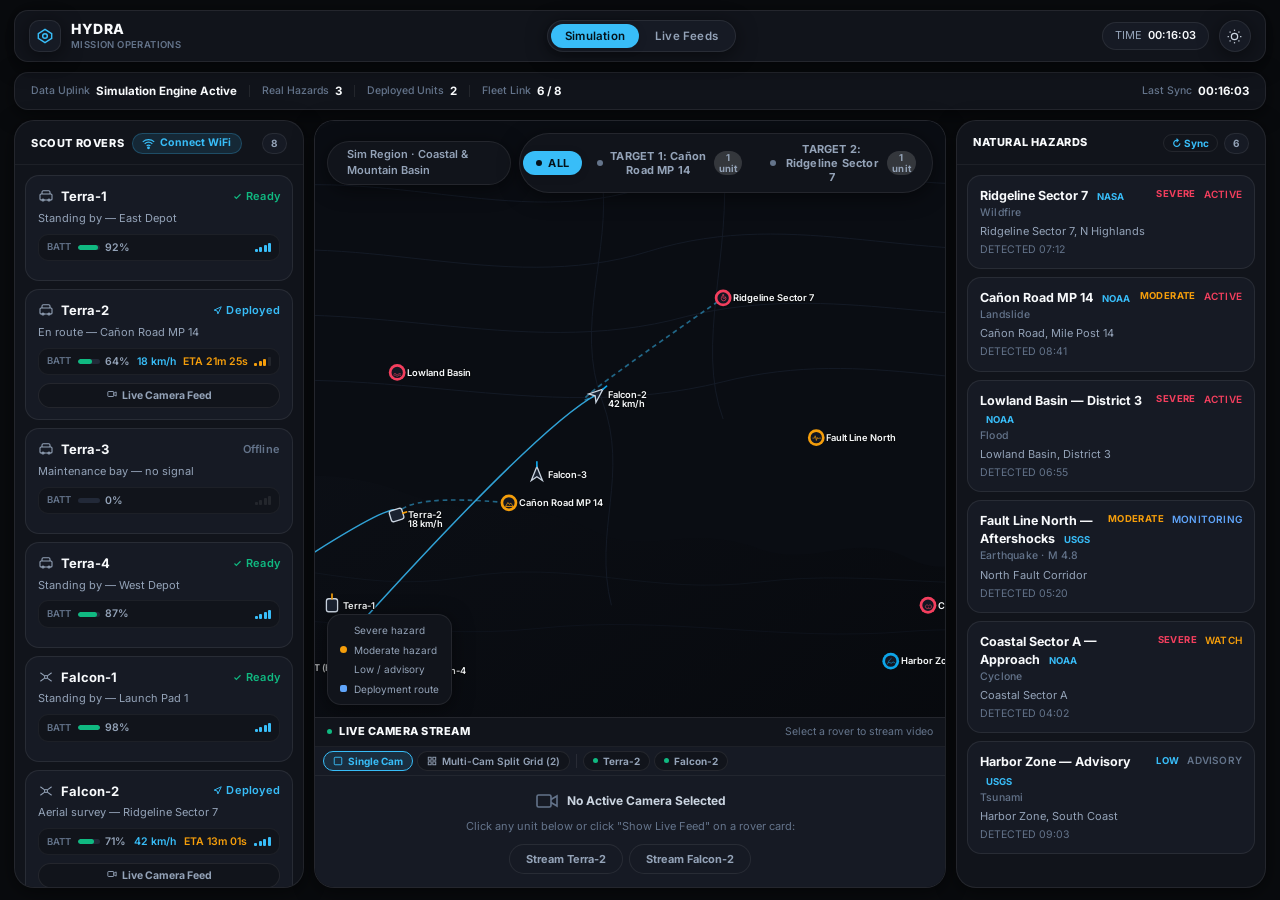
==== commit e4132a7f: "Working? IDK maybe" ====
--- a/dashboard.html
+++ b/dashboard.html
@@ -16,6 +16,7 @@
   <script src="js/helpers.js"></script>
   <script src="js/api.js"></script>
   <script src="js/telemetry.js"></script>
+  <script src="js/esp32.js"></script>
   <script src="js/map.js"></script>
   <script src="js/feed.js"></script>
   <script src="js/ui.js"></script>
--- a/css/dashboard.css
+++ b/css/dashboard.css
@@ -362,63 +362,53 @@
 }
 
 /* =========================================================
-   BENTO STATUS RIBBON
+   BENTO STATUS RIBBON (CLEAN & NON-BLINKING)
 ========================================================= */
 .statusbar {
   display: flex;
   align-items: center;
   justify-content: space-between;
-  height: 36px;
-  flex: 0 0 36px;
+  height: 38px;
+  flex: 0 0 38px;
   background: var(--bg-panel);
   border: 1px solid var(--border-card);
   border-radius: var(--radius-m);
-  padding: 0 14px;
+  padding: 0 16px;
   box-shadow: var(--shadow-bento);
-  gap: 8px;
+  gap: 12px;
 }
 
 .stat-group {
   display: flex;
   align-items: center;
-  gap: 14px;
+  gap: 12px;
 }
 
 .stat {
   display: flex;
   align-items: center;
   gap: 6px;
-  font-size: 11px;
+  font-size: 11.5px;
   color: var(--text-2);
 }
 
+.stat-lbl {
+  color: var(--text-3);
+  font-weight: 500;
+  font-size: 10.5px;
+}
+
+.stat-divider {
+  width: 1px;
+  height: 12px;
+  background: var(--border-card);
+  flex: none;
+}
+
 .stat b {
   color: var(--text-0);
   font-weight: 700;
-  font-family: var(--mono);
-  font-size: 11px;
-  margin-left: 2px;
-}
-
-.stat .stat-dot {
-  width: 6px;
-  height: 6px;
-  border-radius: 50%;
-  flex: none;
-}
-
-.stat .stat-dot.ok {
-  background: var(--accent-emerald);
-  box-shadow: 0 0 6px rgba(16, 185, 129, 0.6);
-}
-
-.stat .stat-dot.warn {
-  background: var(--accent-amber);
-  box-shadow: 0 0 6px rgba(245, 158, 11, 0.6);
-}
-
-.stat .stat-dot.off {
-  background: var(--text-4);
+  font-size: 11.5px;
 }
 
 /* =========================================================
@@ -531,44 +521,40 @@
   color: var(--text-0);
 }
 
+/* ---------- ROVER STATUS (IN-AIR CLEAN TEXT) ---------- */
 .rover-badge {
-  font-size: 9.5px;
-  font-weight: 700;
-  letter-spacing: 0.4px;
-  text-transform: uppercase;
-  padding: 2px 8px;
-  border-radius: var(--radius-pill);
+  display: inline-flex;
+  align-items: center;
+  gap: 4px;
+  font-size: 11px;
+  font-weight: 600;
+  letter-spacing: 0.2px;
+  padding: 0;
+  background: transparent;
+  border: none;
+  box-shadow: none;
   white-space: nowrap;
+  line-height: 1;
+}
+
+.rover-badge svg {
+  flex: none;
 }
 
 .badge-ready {
-  background: var(--accent-emerald-dim);
   color: var(--accent-emerald);
-  border: 1px solid rgba(16, 185, 129, 0.2);
 }
 
 .badge-deployed {
-  background: var(--accent-cyan-dim);
   color: var(--accent-cyan);
-  border: 1px solid rgba(56, 189, 248, 0.2);
 }
 
 .badge-returning {
-  background: var(--accent-amber-dim);
   color: var(--accent-amber);
-  border: 1px solid rgba(245, 158, 11, 0.2);
-}
-
-.badge-offline {
-  background: var(--bg-elevated);
+}
+
+.badge-offline, .badge-unavailable {
   color: var(--text-3);
-  border: 1px solid var(--border-card);
-}
-
-.badge-unavailable {
-  background: var(--bg-elevated);
-  color: var(--text-3);
-  border: 1px solid var(--border-card);
 }
 
 .rover-meta {
@@ -582,7 +568,6 @@
   display: flex;
   align-items: center;
   justify-content: space-between;
-  font-family: var(--mono);
   font-size: 10.5px;
   color: var(--text-2);
   background: var(--bg-panel);
@@ -591,10 +576,43 @@
   border: 1px solid var(--border-subtle);
 }
 
+.stat-sub {
+  font-size: 9.5px;
+  color: var(--text-3);
+  font-weight: 600;
+  margin-right: 2px;
+}
+
 .rover-stat {
   display: flex;
   align-items: center;
   gap: 5px;
+}
+
+.rover-empty-live {
+  display: flex;
+  flex-direction: column;
+  align-items: center;
+  justify-content: center;
+  padding: 32px 14px;
+  background: var(--bg-card);
+  border: 1px dashed var(--border-card);
+  border-radius: var(--radius-m);
+  margin: 12px;
+  text-align: center;
+}
+
+.wifi-empty-icon {
+  width: 48px;
+  height: 48px;
+  border-radius: 50%;
+  background: var(--bg-panel);
+  border: 1px solid var(--border-card);
+  display: flex;
+  align-items: center;
+  justify-content: center;
+  color: var(--accent-cyan);
+  box-shadow: var(--shadow-bento);
 }
 
 .batt-track {
@@ -714,82 +732,88 @@
   min-width: 0;
 }
 
-.hazard-sev-dot {
-  width: 8px;
-  height: 8px;
-  border-radius: 50%;
+.hazard-name {
+  font-weight: 700;
+  font-size: 12.5px;
+  color: var(--text-0);
+}
+
+.source-tag {
+  font-size: 9.5px;
+  color: var(--accent-cyan);
+  font-weight: 700;
+  margin-left: 6px;
+  padding: 0;
+  background: transparent;
+  border: none;
+  display: inline-block;
+}
+
+.hazard-type {
+  font-size: 10.5px;
+  color: var(--text-3);
+  letter-spacing: 0.2px;
+  font-weight: 500;
+}
+
+.hazard-badge-row {
+  display: flex;
+  align-items: center;
+  gap: 8px;
   flex: none;
-  margin-top: 2px;
-}
-
-.sev-severe {
-  background: var(--accent-rose);
-  box-shadow: 0 0 8px rgba(244, 63, 94, 0.6);
-}
-
-.sev-moderate {
-  background: var(--accent-amber);
-  box-shadow: 0 0 8px rgba(245, 158, 11, 0.6);
-}
-
-.sev-low {
-  background: var(--accent-cyan);
-  box-shadow: 0 0 8px rgba(56, 189, 248, 0.5);
-}
-
-.hazard-name {
-  font-weight: 700;
-  font-size: 12.5px;
-  color: var(--text-0);
-}
-
-.hazard-type {
+}
+
+.hazard-sev-badge {
+  font-size: 9.5px;
+  font-weight: 700;
+  letter-spacing: 0.4px;
+  padding: 0;
+  background: transparent;
+  border: none;
+  text-transform: uppercase;
+}
+
+.hazard-sev-badge.sev-severe {
+  color: var(--accent-rose);
+}
+
+.hazard-sev-badge.sev-moderate {
+  color: var(--accent-amber);
+}
+
+.hazard-sev-badge.sev-low {
+  color: var(--accent-cyan);
+}
+
+.hazard-status-pill {
   font-size: 10px;
+  font-weight: 600;
+  letter-spacing: 0.2px;
+  text-transform: uppercase;
+  padding: 0;
+  background: transparent;
+  border: none;
+  white-space: nowrap;
+}
+
+.status-active {
+  color: var(--accent-rose);
+}
+
+.status-watch {
+  color: var(--accent-amber);
+}
+
+.status-monitoring {
+  color: var(--accent-blue);
+}
+
+.status-advisory {
   color: var(--text-3);
-  text-transform: uppercase;
-  letter-spacing: 0.4px;
-  font-weight: 600;
-}
-
-.hazard-status-pill {
-  font-size: 9.5px;
-  font-weight: 700;
-  letter-spacing: 0.3px;
-  text-transform: uppercase;
-  padding: 2px 8px;
-  border-radius: var(--radius-pill);
-  white-space: nowrap;
-  flex: none;
-}
-
-.status-active {
-  background: var(--accent-rose-dim);
-  color: var(--accent-rose);
-  border: 1px solid rgba(244, 63, 94, 0.25);
-}
-
-.status-watch {
-  background: var(--accent-amber-dim);
-  color: var(--accent-amber);
-  border: 1px solid rgba(245, 158, 11, 0.25);
-}
-
-.status-monitoring {
-  background: var(--accent-blue-dim);
-  color: var(--accent-blue);
-  border: 1px solid rgba(96, 165, 250, 0.25);
-}
-
-.status-advisory {
-  background: var(--bg-elevated);
-  color: var(--text-2);
-  border: 1px solid var(--border-card);
 }
 
 .status-contained {
-  background: var(--accent-emerald-dim);
   color: var(--accent-emerald);
-  border: 1px solid rgba(16, 185, 129, 0.25);
 }
 
 .hazard-loc {
@@ -887,13 +911,15 @@
   border-radius: var(--radius-l);
   box-shadow: var(--shadow-bento);
   overflow: hidden;
+  height: 100%;
 }
 
 .map-wrap {
-  flex: 1;
+  flex: 1 1 auto;
   position: relative;
-  min-height: 0;
+  min-height: 240px;
   background: var(--map-bg-start);
+  overflow: hidden;
 }
 
 .map-toolbar {
@@ -1046,24 +1072,22 @@
 
 .target-hud-badge {
   font-weight: 700;
-  letter-spacing: 0.3px;
+  letter-spacing: 0.4px;
   text-transform: uppercase;
-  padding: 1px 6px;
-  border-radius: var(--radius-pill);
+  padding: 0;
+  background: transparent;
+  border: none;
 }
 
 .target-hud-badge.severe {
-  background: rgba(244, 63, 94, 0.25);
   color: #fda4af;
 }
 
 .target-hud-badge.moderate {
-  background: rgba(245, 158, 11, 0.25);
   color: #fde68a;
 }
 
 .target-hud-badge.low {
-  background: rgba(56, 189, 248, 0.25);
   color: #bae6fd;
 }
 
@@ -1149,6 +1173,9 @@
 
 /* ---------- SVG MAP CANVAS ---------- */
 svg.map-svg {
+  position: absolute;
+  top: 0;
+  left: 0;
   width: 100%;
   height: 100%;
   display: block;
@@ -1264,15 +1291,39 @@
   font-size: 11px;
 }
 
-/* =========================================================
-   LIVE CAMERA HUD & VIEWPORT (BENTO INSET WIDGET)
-========================================================= */
 .livefeed {
-  flex: 0 0 195px;
+  flex: 0 0 310px;
+  height: 310px;
+  min-height: 260px;
+  max-height: 420px;
   border-top: 1px solid var(--border-card);
   background: var(--bg-panel);
   display: flex;
   flex-direction: column;
+  overflow: hidden;
+  position: relative;
+  transition: flex 0.2s ease, height 0.2s ease;
+}
+
+.livefeed.livefeed-idle {
+  flex: 0 0 170px;
+  height: 170px;
+  min-height: 150px;
+  max-height: 190px;
+}
+
+.livefeed.livefeed-grid-mode {
+  flex: 0 0 340px;
+  height: 340px;
+  min-height: 290px;
+  max-height: 440px;
+}
+
+.livefeed.livefeed-expanded {
+  flex: 1 1 70% !important;
+  height: 100% !important;
+  min-height: 460px !important;
+  max-height: none !important;
 }
 
 .lf-header {
@@ -1303,6 +1354,13 @@
   animation: blink 1.6s ease-in-out infinite;
 }
 
+.rec-dot-idle {
+  width: 6px;
+  height: 6px;
+  border-radius: 50%;
+  background: var(--text-3);
+}
+
 @keyframes blink {
   0%, 100% { opacity: 1; }
   50% { opacity: 0.25; }
@@ -1326,7 +1384,7 @@
   flex: 1;
   position: relative;
   min-height: 0;
-  background: var(--bg-card);
+  background: #030508;
   overflow: hidden;
 }
 
@@ -1360,9 +1418,12 @@
 }
 
 .feed-canvas {
+  position: absolute;
+  inset: 0;
   width: 100%;
   height: 100%;
   display: block;
+  z-index: 1;
 }
 
 .lf-overlay {
@@ -1683,3 +1744,1007 @@
   overflow: hidden;
   clip: rect(0, 0, 0, 0);
 }
+
+/* =========================================================
+   ESP32 WIFI CONNECTION UI & BUTTONS
+========================================================= */
+.col-header-title-group {
+  display: flex;
+  align-items: center;
+  gap: 8px;
+}
+
+.wifi-connect-btn {
+  display: inline-flex;
+  align-items: center;
+  gap: 5px;
+  padding: 3px 9px;
+  border-radius: var(--radius-pill);
+  background: var(--accent-cyan-dim);
+  border: 1px solid rgba(56, 189, 248, 0.25);
+  color: var(--accent-cyan);
+  font-size: 10.5px;
+  font-weight: 700;
+  letter-spacing: 0.2px;
+  transition: var(--transition);
+  cursor: pointer;
+  line-height: 1;
+}
+
+.wifi-connect-btn:hover {
+  background: var(--accent-cyan);
+  color: #04121a;
+  border-color: var(--accent-cyan);
+  transform: translateY(-1px);
+  box-shadow: 0 2px 10px rgba(56, 189, 248, 0.35);
+}
+
+[data-theme="light"] .wifi-connect-btn:hover {
+  color: #ffffff;
+}
+
+.wifi-icon {
+  width: 13px;
+  height: 13px;
+  flex: none;
+}
+
+.wifi-pill-count {
+  font-size: 9px;
+  padding: 1px 5px;
+  background: var(--accent-cyan);
+  color: #04121a;
+  border-radius: var(--radius-pill);
+  font-weight: 800;
+  line-height: 1;
+}
+
+.wifi-connected-dot {
+  width: 6px;
+  height: 6px;
+  border-radius: 50%;
+  background: var(--accent-emerald);
+  box-shadow: 0 0 6px var(--accent-emerald);
+  animation: pulse-dot 2s infinite;
+}
+
+@keyframes pulse-dot {
+  0%, 100% { opacity: 1; transform: scale(1); }
+  50% { opacity: 0.4; transform: scale(0.85); }
+}
+
+/* ---------- ESP32 ROVER CARD BADGES ---------- */
+.rover-card-esp32 {
+  border-color: rgba(56, 189, 248, 0.2);
+}
+
+.rover-card-esp32:hover {
+  border-color: rgba(56, 189, 248, 0.4);
+}
+
+.esp32-badge {
+  display: inline-flex;
+  align-items: center;
+  gap: 3px;
+  font-size: 9px;
+  font-weight: 800;
+  padding: 2px 6px;
+  border-radius: var(--radius-pill);
+  background: rgba(56, 189, 248, 0.15);
+  color: var(--accent-cyan);
+  border: 1px solid rgba(56, 189, 248, 0.3);
+  letter-spacing: 0.3px;
+  margin-left: 4px;
+}
+
+.esp-ip-text {
+  font-family: var(--mono);
+  color: var(--accent-cyan);
+  font-weight: 600;
+  font-size: 10px;
+}
+
+.esp32-rssi {
+  display: inline-flex;
+  align-items: center;
+  gap: 3px;
+  font-family: var(--mono);
+  font-size: 9.5px;
+  color: var(--accent-emerald);
+}
+
+.mini-btn-danger {
+  color: var(--accent-rose) !important;
+  border-color: rgba(244, 63, 94, 0.25) !important;
+  background: rgba(244, 63, 94, 0.08) !important;
+}
+
+.mini-btn-danger:hover {
+  background: var(--accent-rose) !important;
+  color: #ffffff !important;
+}
+
+/* =========================================================
+   ESP32 MODAL DIALOG & SCANNER
+========================================================= */
+.esp32-modal {
+  width: 520px;
+  max-width: 95vw;
+  max-height: 85vh;
+}
+
+.mh-top-row {
+  display: flex;
+  align-items: flex-start;
+  justify-content: space-between;
+  width: 100%;
+}
+
+.mh-icon-title {
+  display: flex;
+  align-items: center;
+  gap: 12px;
+}
+
+.wifi-modal-icon {
+  width: 36px;
+  height: 36px;
+  border-radius: var(--radius-m);
+  background: var(--accent-cyan-dim);
+  border: 1px solid rgba(56, 189, 248, 0.3);
+  display: flex;
+  align-items: center;
+  justify-content: center;
+  color: var(--accent-cyan);
+  flex: none;
+}
+
+.wifi-modal-icon svg {
+  width: 20px;
+  height: 20px;
+}
+
+.modal-close-btn {
+  font-size: 20px;
+  line-height: 1;
+  color: var(--text-3);
+  padding: 4px;
+  cursor: pointer;
+}
+
+.modal-close-btn:hover {
+  color: var(--text-0);
+}
+
+.modal-tabs {
+  display: flex;
+  gap: 4px;
+  background: var(--bg-card);
+  padding: 3px;
+  border-radius: var(--radius-pill);
+  border: 1px solid var(--border-card);
+  margin-top: 12px;
+}
+
+.modal-tab {
+  flex: 1;
+  display: flex;
+  align-items: center;
+  justify-content: center;
+  gap: 6px;
+  padding: 6px 12px;
+  border-radius: var(--radius-pill);
+  font-size: 11px;
+  font-weight: 700;
+  color: var(--text-2);
+  transition: var(--transition);
+  cursor: pointer;
+}
+
+.modal-tab:hover {
+  color: var(--text-0);
+}
+
+.modal-tab.active {
+  background: var(--bg-pill-active);
+  color: var(--text-pill-active);
+  box-shadow: 0 2px 8px rgba(0, 0, 0, 0.15);
+}
+
+.esp-modal-body {
+  padding: 14px 16px;
+  overflow-y: auto;
+  max-height: 52vh;
+}
+
+/* ---------- SCANNER VIEW ---------- */
+.esp-scanner-top {
+  display: flex;
+  align-items: center;
+  justify-content: space-between;
+  margin-bottom: 12px;
+}
+
+.esp-scanner-status {
+  display: flex;
+  align-items: center;
+  gap: 8px;
+  font-size: 11.5px;
+  color: var(--text-1);
+}
+
+.scanner-pulse {
+  width: 8px;
+  height: 8px;
+  border-radius: 50%;
+  background: var(--accent-emerald);
+  box-shadow: 0 0 6px var(--accent-emerald);
+}
+
+.scanner-pulse.active {
+  background: var(--accent-cyan);
+  box-shadow: 0 0 10px var(--accent-cyan);
+  animation: pulse-dot 1s infinite;
+}
+
+.spin {
+  animation: spin 1s linear infinite;
+}
+
+@keyframes spin {
+  100% { transform: rotate(360deg); }
+}
+
+.esp-dev-list {
+  display: flex;
+  flex-direction: column;
+  gap: 9px;
+  margin-bottom: 14px;
+}
+
+.esp-device-card {
+  background: var(--bg-card);
+  border: 1px solid var(--border-card);
+  border-radius: var(--radius-m);
+  padding: 12px;
+  transition: var(--transition);
+}
+
+.esp-device-card:hover {
+  border-color: var(--border-card-hover);
+  background: var(--bg-card-hover);
+}
+
+.esp-device-card.device-connected {
+  border-color: rgba(16, 185, 129, 0.35);
+  background: rgba(16, 185, 129, 0.05);
+}
+
+.esp-dev-main {
+  display: flex;
+  align-items: flex-start;
+  justify-content: space-between;
+  margin-bottom: 8px;
+}
+
+.esp-dev-head {
+  display: flex;
+  align-items: center;
+  gap: 9px;
+}
+
+.esp-dev-icon {
+  width: 28px;
+  height: 28px;
+  border-radius: var(--radius-s);
+  background: var(--bg-panel);
+  border: 1px solid var(--border-subtle);
+  display: flex;
+  align-items: center;
+  justify-content: center;
+  color: var(--accent-cyan);
+  flex: none;
+}
+
+.esp-dev-name {
+  font-weight: 700;
+  font-size: 12.5px;
+  color: var(--text-0);
+}
+
+.esp-chipset {
+  font-size: 9.5px;
+  color: var(--text-3);
+  font-weight: 600;
+  margin-left: 4px;
+}
+
+.esp-dev-ip {
+  font-size: 10.5px;
+  color: var(--text-2);
+  font-family: var(--mono);
+  margin-top: 2px;
+}
+
+.esp-dev-ip b {
+  color: var(--accent-cyan);
+}
+
+.esp-dev-meta {
+  display: flex;
+  align-items: center;
+  gap: 10px;
+  flex: none;
+}
+
+.rssi-meter {
+  display: inline-flex;
+  align-items: flex-end;
+  gap: 2px;
+  font-family: var(--mono);
+  font-size: 9.5px;
+  color: var(--text-2);
+}
+
+.rssi-meter i {
+  display: inline-block;
+  width: 3px;
+  background: var(--bg-elevated);
+  border-radius: 1px;
+}
+
+.rssi-meter i:nth-child(1) { height: 4px; }
+.rssi-meter i:nth-child(2) { height: 7px; }
+.rssi-meter i:nth-child(3) { height: 10px; }
+.rssi-meter i:nth-child(4) { height: 13px; }
+
+.rssi-meter i.bar-on {
+  background: var(--accent-emerald);
+}
+
+.esp-batt {
+  display: inline-flex;
+  align-items: center;
+  gap: 4px;
+  font-size: 10px;
+  font-weight: 600;
+  color: var(--text-2);
+}
+
+.esp-dev-features {
+  display: flex;
+  flex-wrap: wrap;
+  gap: 4px;
+  margin-bottom: 10px;
+}
+
+.esp-feature-tag {
+  font-size: 9px;
+  font-weight: 600;
+  padding: 1px 6px;
+  border-radius: var(--radius-xs);
+  background: var(--bg-panel);
+  border: 1px solid var(--border-subtle);
+  color: var(--text-2);
+}
+
+.esp-dev-foot {
+  display: flex;
+  align-items: center;
+  justify-content: space-between;
+  padding-top: 8px;
+  border-top: 1px solid var(--border-subtle);
+}
+
+.esp-status-avail {
+  font-size: 10.5px;
+  color: var(--accent-emerald);
+  display: flex;
+  align-items: center;
+  gap: 5px;
+  font-weight: 600;
+}
+
+.dot-avail {
+  width: 5px;
+  height: 5px;
+  border-radius: 50%;
+  background: var(--accent-emerald);
+}
+
+.esp-linked-tag {
+  font-size: 10.5px;
+  color: var(--accent-emerald);
+  display: flex;
+  align-items: center;
+  gap: 5px;
+  font-weight: 700;
+}
+
+.esp-tip-box {
+  display: flex;
+  align-items: flex-start;
+  gap: 8px;
+  padding: 10px 12px;
+  background: var(--bg-card);
+  border: 1px solid var(--border-subtle);
+  border-radius: var(--radius-s);
+  font-size: 11px;
+  color: var(--text-2);
+  line-height: 1.4;
+}
+
+.esp-tip-box svg {
+  color: var(--accent-cyan);
+  flex: none;
+  margin-top: 1px;
+}
+
+.esp-tip-box code {
+  background: var(--bg-panel);
+  padding: 1px 4px;
+  border-radius: var(--radius-xs);
+  color: var(--accent-cyan);
+  font-family: var(--mono);
+}
+
+/* ---------- MANUAL SETUP FORM ---------- */
+.esp-manual-form {
+  display: flex;
+  flex-direction: column;
+  gap: 12px;
+}
+
+.form-row {
+  display: flex;
+  flex-direction: column;
+  gap: 4px;
+}
+
+.form-grid-2 {
+  display: grid;
+  grid-template-columns: 2fr 1fr;
+  gap: 10px;
+}
+
+.form-label {
+  font-size: 9.5px;
+  font-weight: 700;
+  text-transform: uppercase;
+  letter-spacing: 0.4px;
+  color: var(--text-3);
+}
+
+.form-input {
+  background: var(--bg-card);
+  border: 1px solid var(--border-card);
+  border-radius: var(--radius-s);
+  padding: 8px 12px;
+  font-family: var(--mono);
+  font-size: 12px;
+  color: var(--text-0);
+  outline: none;
+  transition: var(--transition);
+}
+
+.form-input:focus {
+  border-color: var(--border-focus);
+  background: var(--bg-card-hover);
+}
+
+.type-radio-pills {
+  display: flex;
+  gap: 8px;
+}
+
+.type-pill {
+  flex: 1;
+  display: flex;
+  align-items: center;
+  justify-content: center;
+  gap: 7px;
+  padding: 8px 12px;
+  border-radius: var(--radius-s);
+  background: var(--bg-card);
+  border: 1px solid var(--border-card);
+  font-size: 11.5px;
+  font-weight: 600;
+  color: var(--text-2);
+  cursor: pointer;
+  transition: var(--transition);
+}
+
+.type-pill:hover {
+  border-color: var(--border-card-hover);
+  color: var(--text-0);
+}
+
+.type-pill.active {
+  background: var(--accent-cyan-dim);
+  border-color: var(--accent-cyan);
+  color: var(--accent-cyan);
+  font-weight: 700;
+}
+
+.type-pill svg {
+  width: 14px;
+  height: 14px;
+}
+
+.esp-preview-box {
+  background: var(--bg-card);
+  border: 1px solid var(--border-card);
+  border-radius: var(--radius-s);
+  padding: 10px;
+}
+
+.preview-header {
+  display: flex;
+  align-items: center;
+  justify-content: space-between;
+  font-size: 11px;
+  font-weight: 700;
+  color: var(--text-2);
+  margin-bottom: 8px;
+}
+
+.preview-screen {
+  height: 100px;
+  background: #040609;
+  border-radius: var(--radius-xs);
+  display: flex;
+  align-items: center;
+  justify-content: center;
+  overflow: hidden;
+  position: relative;
+}
+
+.preview-placeholder {
+  display: flex;
+  flex-direction: column;
+  align-items: center;
+  gap: 6px;
+  color: var(--text-3);
+  font-size: 11px;
+}
+
+.test-stream-container {
+  width: 100%;
+  height: 100%;
+  position: relative;
+  display: flex;
+  align-items: center;
+  justify-content: center;
+}
+
+.test-img-stream {
+  width: 100%;
+  height: 100%;
+  object-fit: cover;
+}
+
+.test-badge.ok {
+  position: absolute;
+  top: 8px;
+  left: 8px;
+  font-size: 9px;
+  font-weight: 700;
+  padding: 2px 7px;
+  background: rgba(16, 185, 129, 0.85);
+  color: #ffffff;
+  border-radius: var(--radius-xs);
+}
+
+.test-fallback-view {
+  display: flex;
+  align-items: center;
+  gap: 6px;
+  font-size: 11px;
+  color: var(--text-2);
+}
+
+/* =========================================================
+   LIVE ESP32-CAM STREAM VIEWPORT & CONTROLS
+========================================================= */
+.lf-esp-controls {
+  display: flex;
+  align-items: center;
+  gap: 6px;
+  margin-right: 6px;
+}
+
+.lf-ctrl-btn {
+  display: inline-flex;
+  align-items: center;
+  gap: 4px;
+  font-size: 10px;
+  font-weight: 700;
+  padding: 2px 8px;
+  border-radius: var(--radius-pill);
+  border: 1px solid var(--border-card);
+  background: var(--bg-card);
+  color: var(--text-2);
+  transition: var(--transition);
+  cursor: pointer;
+}
+
+.lf-ctrl-btn:hover {
+  background: var(--bg-card-hover);
+  color: var(--text-0);
+  border-color: var(--border-card-hover);
+}
+
+.lf-ctrl-btn.active {
+  background: var(--accent-amber-dim);
+  border-color: var(--accent-amber);
+  color: var(--accent-amber);
+  box-shadow: 0 0 8px rgba(245, 158, 11, 0.3);
+}
+
+.esp-ip-pill {
+  font-family: var(--mono);
+  font-size: 9.5px;
+  font-weight: 700;
+  padding: 1px 6px;
+  border-radius: var(--radius-pill);
+  background: var(--accent-cyan-dim);
+  color: var(--accent-cyan);
+  border: 1px solid rgba(56, 189, 248, 0.3);
+  margin-left: 6px;
+}
+
+.feed-mjpeg-stream {
+  position: absolute;
+  inset: 0;
+  width: 100%;
+  height: 100%;
+  object-fit: cover;
+  display: block;
+  z-index: 2;
+}
+
+.feed-mjpeg-stream.stream-error {
+  display: none !important;
+}
+
+.dot-live {
+  display: inline-block;
+  width: 6px;
+  height: 6px;
+  border-radius: 50%;
+  background: var(--accent-emerald);
+  box-shadow: 0 0 6px var(--accent-emerald);
+  margin-right: 4px;
+  animation: blink 1.2s infinite;
+}
+
+/* Quick Driving D-Pad Overlay */
+.esp-dpad-overlay {
+  position: absolute;
+  bottom: 28px;
+  right: 12px;
+  z-index: 5;
+  display: flex;
+  flex-direction: column;
+  align-items: center;
+  gap: 2px;
+  background: rgba(14, 18, 26, 0.85);
+  backdrop-filter: blur(8px);
+  padding: 5px;
+  border-radius: var(--radius-m);
+  border: 1px solid rgba(255, 255, 255, 0.1);
+  box-shadow: 0 4px 14px rgba(0, 0, 0, 0.4);
+}
+
+.dpad-mid {
+  display: flex;
+  gap: 2px;
+}
+
+.dpad-btn {
+  width: 24px;
+  height: 22px;
+  display: flex;
+  align-items: center;
+  justify-content: center;
+  background: rgba(255, 255, 255, 0.08);
+  border: 1px solid rgba(255, 255, 255, 0.1);
+  border-radius: 4px;
+  color: var(--accent-cyan);
+  font-size: 10px;
+  cursor: pointer;
+  transition: var(--transition);
+}
+
+.dpad-btn:hover {
+  background: var(--accent-cyan);
+  color: #04121a;
+  transform: scale(1.08);
+}
+
+.dpad-btn:active,
+.dpad-btn.active {
+  background: var(--accent-cyan) !important;
+  color: #04121a !important;
+  transform: scale(1.15);
+  box-shadow: 0 0 10px var(--accent-cyan);
+}
+
+.dpad-stop.active {
+  background: var(--accent-rose) !important;
+  color: #ffffff !important;
+  box-shadow: 0 0 10px var(--accent-rose);
+}
+
+.dpad-stop {
+  color: var(--accent-rose);
+}
+
+.dpad-stop:hover {
+  background: var(--accent-rose);
+  color: #ffffff;
+}
+
+.drive-tag {
+  color: var(--text-3);
+  transition: all 0.2s ease;
+}
+
+.drive-tag.active {
+  color: var(--accent-cyan);
+  background: rgba(56, 189, 248, 0.25);
+  border-color: var(--accent-cyan);
+  font-weight: 800;
+  box-shadow: 0 0 8px rgba(56, 189, 248, 0.4);
+}
+
+/* Multi-Camera Feed Switcher Strip */
+.feed-tabs-strip {
+  display: flex;
+  align-items: center;
+  gap: 4px;
+  padding: 4px 8px;
+  background: var(--bg-card);
+  border-bottom: 1px solid var(--border-subtle);
+  overflow-x: auto;
+  flex: none;
+}
+
+.feed-tab-btn {
+  display: inline-flex;
+  align-items: center;
+  gap: 5px;
+  padding: 3px 9px;
+  border-radius: var(--radius-pill);
+  background: var(--bg-panel);
+  border: 1px solid var(--border-card);
+  font-size: 10px;
+  font-weight: 600;
+  color: var(--text-2);
+  cursor: pointer;
+  white-space: nowrap;
+  transition: var(--transition);
+}
+
+.feed-tab-btn:hover {
+  border-color: var(--border-card-hover);
+  color: var(--text-0);
+}
+
+.feed-tab-btn.active {
+  background: var(--accent-cyan-dim);
+  border-color: var(--accent-cyan);
+  color: var(--accent-cyan);
+  font-weight: 700;
+}
+
+.rec-dot-sm {
+  width: 5px;
+  height: 5px;
+  border-radius: 50%;
+  background: var(--accent-emerald);
+  flex: none;
+}
+
+.rec-dot-sm.active {
+  background: var(--accent-rose);
+  animation: blink 1.2s infinite;
+}
+
+.ft-name {
+  font-weight: 700;
+}
+
+.ft-ip {
+  font-family: var(--mono);
+  font-size: 9px;
+  color: var(--text-3);
+}
+
+.feed-tab-btn.active .ft-ip {
+  color: var(--accent-cyan);
+}
+
+/* Firmware Guide Styling */
+.esp-firmware-guide {
+  display: flex;
+  flex-direction: column;
+  gap: 12px;
+}
+
+.esp-fw-head {
+  display: flex;
+  align-items: center;
+  justify-content: space-between;
+}
+
+.esp-code-container {
+  background: #06090f;
+  border: 1px solid var(--border-card);
+  border-radius: var(--radius-s);
+  padding: 10px 12px;
+  max-height: 160px;
+  overflow-y: auto;
+}
+
+.esp-code {
+  font-family: var(--mono);
+  font-size: 10.5px;
+  color: #7dd3fc;
+  line-height: 1.5;
+  white-space: pre-wrap;
+  word-break: break-all;
+}
+
+.esp-hw-specs-grid {
+  display: grid;
+  grid-template-columns: 1fr 1fr;
+  gap: 8px;
+}
+
+.hw-spec-card {
+  background: var(--bg-card);
+  border: 1px solid var(--border-subtle);
+  border-radius: var(--radius-s);
+  padding: 8px 10px;
+  display: flex;
+  flex-direction: column;
+  gap: 2px;
+}
+
+.hw-spec-card b {
+  font-size: 10px;
+  color: var(--text-0);
+}
+
+.hw-spec-card span {
+  font-size: 10px;
+  color: var(--accent-cyan);
+  font-family: var(--mono);
+}
+
+/* =========================================================
+   MULTI-CAMERA SPLIT GRID VIEW STYLING
+========================================================= */
+.strip-divider {
+  width: 1px;
+  height: 14px;
+  background: var(--border-card);
+  margin: 0 2px;
+}
+
+.livefeed-grid-mode {
+  flex: 0 0 240px;
+}
+
+.lf-body-grid {
+  padding: 6px;
+  background: #04070d;
+}
+
+.multi-camera-grid {
+  display: grid;
+  gap: 6px;
+  width: 100%;
+  height: 100%;
+}
+
+.multi-camera-grid.grid-2 {
+  grid-template-columns: 1fr 1fr;
+}
+
+.multi-camera-grid.grid-4 {
+  grid-template-columns: 1fr 1fr;
+  grid-template-rows: 1fr 1fr;
+}
+
+.grid-cam-tile {
+  background: var(--bg-panel);
+  border: 1px solid var(--border-card);
+  border-radius: var(--radius-s);
+  display: flex;
+  flex-direction: column;
+  overflow: hidden;
+  cursor: pointer;
+  transition: var(--transition);
+  position: relative;
+}
+
+.grid-cam-tile:hover {
+  border-color: var(--accent-cyan);
+  transform: scale(1.01);
+  box-shadow: 0 4px 14px rgba(0, 0, 0, 0.4);
+}
+
+.grid-cam-head {
+  display: flex;
+  align-items: center;
+  justify-content: space-between;
+  padding: 3px 8px;
+  background: var(--bg-card);
+  border-bottom: 1px solid var(--border-subtle);
+  font-size: 10px;
+  font-weight: 700;
+  color: var(--text-0);
+  flex: none;
+}
+
+.grid-cam-title {
+  display: flex;
+  align-items: center;
+  gap: 5px;
+}
+
+.grid-cam-meta {
+  display: flex;
+  align-items: center;
+  gap: 6px;
+}
+
+.grid-cam-screen {
+  flex: 1;
+  position: relative;
+  background: #030508;
+  overflow: hidden;
+  display: flex;
+  align-items: center;
+  justify-content: center;
+}
+
+.grid-synthetic-view {
+  width: 100%;
+  height: 100%;
+  display: flex;
+  flex-direction: column;
+  align-items: center;
+  justify-content: center;
+  gap: 4px;
+  color: var(--text-3);
+  font-size: 10px;
+}
+
+.grid-synthetic-view svg {
+  color: var(--accent-cyan);
+  opacity: 0.6;
+}
+
+.grid-cam-osd {
+  position: absolute;
+  bottom: 4px;
+  left: 6px;
+  right: 6px;
+  display: flex;
+  align-items: center;
+  justify-content: space-between;
+  font-family: var(--mono);
+  font-size: 8.5px;
+  color: #bae6fd;
+  background: rgba(4, 7, 12, 0.7);
+  padding: 1px 5px;
+  border-radius: 3px;
+  pointer-events: none;
+}
+
+
+
+
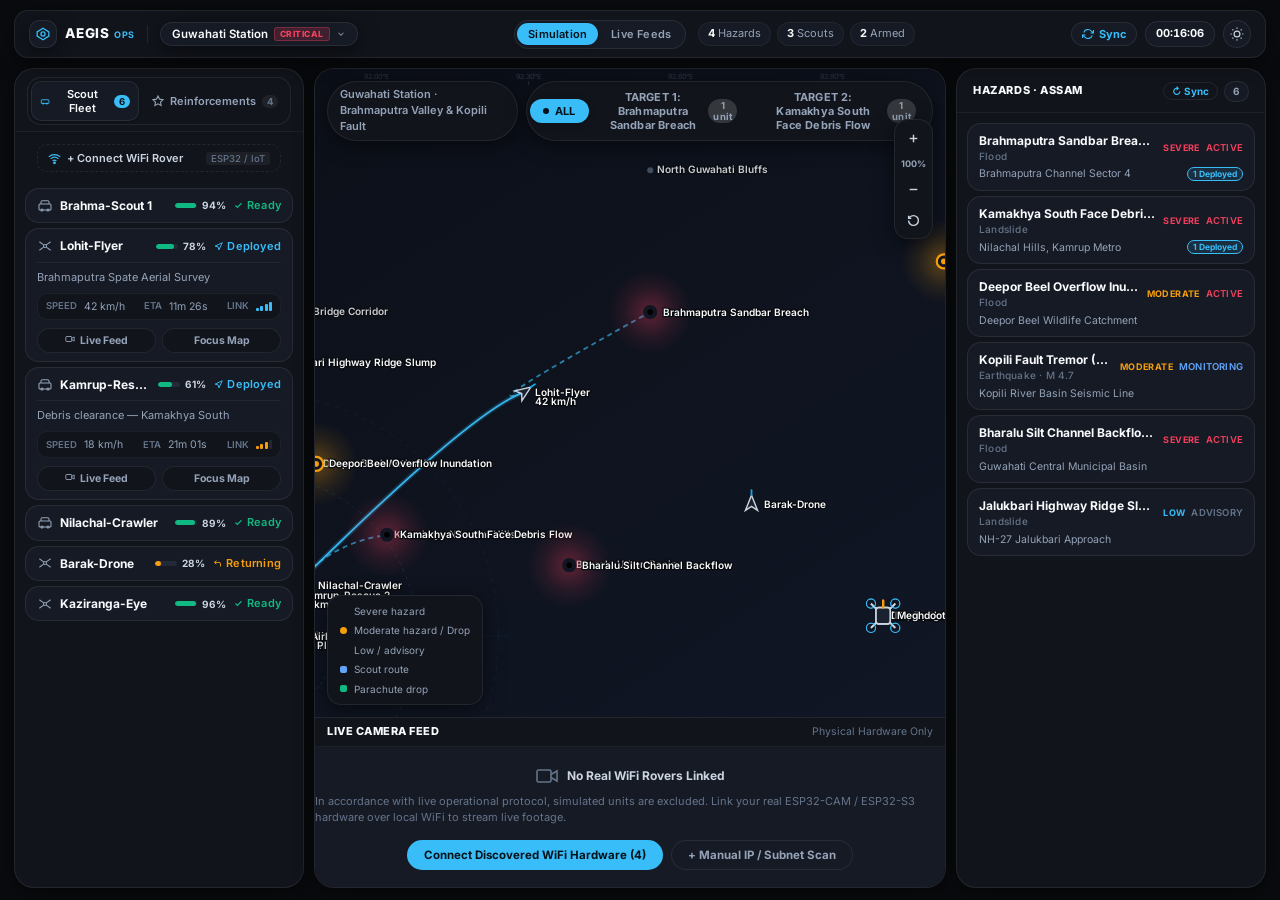
==== commit f0545e76: "Initial commit" ====
--- a/dashboard.html
+++ b/dashboard.html
@@ -1,13 +1,17 @@
 <!DOCTYPE html>
 <html lang="en">
+
 <head>
   <meta charset="UTF-8">
   <meta name="viewport" content="width=device-width, initial-scale=1.0">
-  <title>HYDRA &mdash; Hazard Response &amp; Scout Rover Operations</title>
+  <title>AEGIS &mdash; Hazard Response &amp; Scout Rover Operations</title>
   <link rel="preconnect" href="https://fonts.googleapis.com">
-  <link href="https://fonts.googleapis.com/css2?family=Inter:wght@400;500;600;700;800&family=IBM+Plex+Mono:wght@400;500;600;700&display=swap" rel="stylesheet">
+  <link
+    href="https://fonts.googleapis.com/css2?family=Inter:wght@400;500;600;700;800&family=IBM+Plex+Mono:wght@400;500;600;700&display=swap"
+    rel="stylesheet">
   <link rel="stylesheet" href="css/dashboard.css">
 </head>
+
 <body>
   <div class="app" id="app"></div>
 
@@ -22,4 +26,5 @@
   <script src="js/ui.js"></script>
   <script src="js/app.js"></script>
 </body>
-</html>
+
+</html>
--- a/css/dashboard.css
+++ b/css/dashboard.css
@@ -1,5 +1,5 @@
 /* =========================================================
-   HYDRA MISSION CONTROL - BENTO-GRID DESIGN SYSTEM
+   AEGIS MISSION CONTROL - BENTO-GRID DESIGN SYSTEM
    Supports Light & Dark Modes with Instant Single-Click Toggle
 ========================================================= */
 
@@ -17,7 +17,8 @@
 /* =========================================================
    DARK MODE TOKENS (DEFAULT)
 ========================================================= */
-[data-theme="dark"], :root {
+[data-theme="dark"],
+:root {
   --bg-canvas: #090b0e;
   --bg-panel: #11141b;
   --bg-card: #161a24;
@@ -107,13 +108,16 @@
 }
 
 /* ---------- RESET & GLOBAL LAYOUT ---------- */
-*, *::before, *::after {
+*,
+*::before,
+*::after {
   box-sizing: border-box;
   margin: 0;
   padding: 0;
 }
 
-html, body {
+html,
+body {
   height: 100%;
   width: 100%;
   background: var(--bg-canvas);
@@ -185,31 +189,46 @@
 }
 
 /* =========================================================
-   BENTO TOPBAR (FLOATING NAVIGATION PILL)
+   CONSOLIDATED COMMAND HEADER (48PX TACTICAL BAR)
 ========================================================= */
 .topbar {
   display: flex;
   align-items: center;
   justify-content: space-between;
-  padding: 6px 14px;
-  height: 52px;
-  flex: 0 0 52px;
+  padding: 0 14px;
+  height: 48px;
+  flex: 0 0 48px;
   background: var(--bg-panel);
   border: 1px solid var(--border-card);
   border-radius: var(--radius-m);
   box-shadow: var(--shadow-bento);
   z-index: 20;
+  gap: 12px;
+}
+
+.topbar-left {
+  display: flex;
+  align-items: center;
+  gap: 12px;
+  flex: none;
+}
+
+.topbar-v-divider {
+  width: 1px;
+  height: 18px;
+  background: var(--border-card);
+  flex: none;
 }
 
 .brand {
   display: flex;
   align-items: center;
-  gap: 10px;
+  gap: 8px;
 }
 
 .brand-mark {
-  width: 32px;
-  height: 32px;
+  width: 28px;
+  height: 28px;
   border-radius: var(--radius-s);
   background: var(--bg-card);
   border: 1px solid var(--border-card);
@@ -222,50 +241,58 @@
 }
 
 .brand-mark svg {
-  width: 16px;
-  height: 16px;
+  width: 14px;
+  height: 14px;
 }
 
 .brand-text {
   display: flex;
-  flex-direction: column;
+  align-items: baseline;
+  gap: 4px;
 }
 
 .brand-name {
   font-weight: 800;
-  font-size: 14px;
-  letter-spacing: 0.6px;
-  color: var(--text-0);
-  line-height: 1.2;
+  font-size: 13.5px;
+  letter-spacing: 0.8px;
+  color: var(--text-0);
+  line-height: 1;
 }
 
 .brand-sub {
-  font-size: 9.5px;
-  color: var(--text-3);
-  letter-spacing: 0.4px;
+  font-size: 9px;
+  color: var(--accent-cyan);
+  letter-spacing: 0.5px;
   text-transform: uppercase;
-  font-weight: 600;
-}
-
-/* ---------- CENTER NAVIGATION PILL ---------- */
+  font-weight: 700;
+}
+
+/* ---------- CENTER NAVIGATION & STATUS CHIPS ---------- */
+.topbar-center {
+  display: flex;
+  align-items: center;
+  gap: 12px;
+  min-width: 0;
+}
+
 .mode-switch {
   display: flex;
   align-items: center;
   background: var(--bg-card);
   border: 1px solid var(--border-card);
   border-radius: var(--radius-pill);
-  padding: 3px;
+  padding: 2.5px;
   gap: 2px;
-  box-shadow: var(--shadow-bento);
+  flex: none;
 }
 
 .mode-switch button {
   display: flex;
   align-items: center;
-  gap: 6px;
-  padding: 5px 14px;
+  gap: 5px;
+  padding: 4px 11px;
   border-radius: var(--radius-pill);
-  font-size: 11.5px;
+  font-size: 11px;
   font-weight: 600;
   color: var(--text-2);
   letter-spacing: 0.2px;
@@ -279,18 +306,18 @@
 .mode-switch button.active {
   background: var(--bg-pill-active);
   color: var(--text-pill-active);
-  box-shadow: 0 2px 8px rgba(0, 0, 0, 0.15);
+  box-shadow: 0 2px 6px rgba(0, 0, 0, 0.15);
 }
 
 .mode-switch button.live-active {
   background: var(--accent-amber);
   color: #ffffff;
-  box-shadow: 0 2px 8px rgba(245, 158, 11, 0.3);
+  box-shadow: 0 2px 6px rgba(245, 158, 11, 0.3);
 }
 
 .mode-switch .dot {
-  width: 6px;
-  height: 6px;
+  width: 5px;
+  height: 5px;
   border-radius: 50%;
   background: var(--text-3);
   flex: none;
@@ -304,11 +331,88 @@
   background: #ffffff;
 }
 
+.topbar-telemetry-strip {
+  display: flex;
+  align-items: center;
+  gap: 6px;
+  overflow: hidden;
+}
+
+.topbar-chip {
+  display: inline-flex;
+  align-items: center;
+  gap: 5px;
+  padding: 3px 9px;
+  background: var(--bg-card);
+  border: 1px solid var(--border-subtle);
+  border-radius: var(--radius-pill);
+  font-size: 11px;
+  color: var(--text-2);
+  white-space: nowrap;
+  user-select: none;
+}
+
+.topbar-chip b {
+  color: var(--text-0);
+  font-weight: 700;
+  font-family: var(--mono);
+}
+
+.topbar-chip.chip-live {
+  background: var(--accent-emerald-dim);
+  border-color: var(--accent-emerald);
+  color: var(--accent-emerald);
+  font-weight: 600;
+}
+
+.chip-dot {
+  width: 5px;
+  height: 5px;
+  border-radius: 50%;
+  flex: none;
+}
+
+.dot-amber {
+  background: var(--accent-amber);
+  box-shadow: 0 0 5px rgba(245, 158, 11, 0.4);
+}
+
+.dot-cyan {
+  background: var(--accent-cyan);
+  box-shadow: 0 0 5px rgba(56, 189, 248, 0.4);
+}
+
+.dot-emerald {
+  background: var(--accent-emerald);
+  box-shadow: 0 0 5px rgba(16, 185, 129, 0.4);
+}
+
 /* ---------- TOPBAR RIGHT CONTROLS ---------- */
 .topbar-right {
   display: flex;
   align-items: center;
-  gap: 10px;
+  gap: 8px;
+  flex: none;
+}
+
+.topbar-sync-btn {
+  display: inline-flex;
+  align-items: center;
+  gap: 5px;
+  padding: 4px 10px;
+  background: var(--bg-card);
+  border: 1px solid var(--border-card);
+  border-radius: var(--radius-pill);
+  font-size: 11px;
+  font-weight: 700;
+  color: var(--accent-cyan);
+  transition: var(--transition);
+}
+
+.topbar-sync-btn:hover {
+  background: var(--accent-cyan-dim);
+  border-color: var(--accent-cyan);
+  transform: translateY(-1px);
 }
 
 .topbar-clock {
@@ -318,15 +422,24 @@
   background: var(--bg-card);
   border: 1px solid var(--border-card);
   border-radius: var(--radius-pill);
-  padding: 5px 12px;
+  padding: 4px 10px;
   font-family: var(--mono);
   font-size: 11px;
   color: var(--text-2);
+  font-variant-numeric: tabular-nums;
+}
+
+.tc-dot {
+  width: 5px;
+  height: 5px;
+  border-radius: 50%;
+  background: var(--accent-emerald);
+  box-shadow: 0 0 5px var(--accent-emerald);
 }
 
 .topbar-clock b {
   color: var(--text-0);
-  font-weight: 600;
+  font-weight: 700;
 }
 
 /* ---------- THEME TOGGLE BUTTON (SINGLE CLICK) ---------- */
@@ -334,14 +447,13 @@
   display: flex;
   align-items: center;
   justify-content: center;
-  width: 32px;
-  height: 32px;
+  width: 28px;
+  height: 28px;
   border-radius: var(--radius-pill);
   background: var(--bg-card);
   border: 1px solid var(--border-card);
   color: var(--text-1);
   transition: var(--transition);
-  box-shadow: var(--shadow-bento);
 }
 
 .theme-toggle-btn:hover {
@@ -352,63 +464,13 @@
 }
 
 .theme-toggle-btn svg {
-  width: 15px;
-  height: 15px;
+  width: 14px;
+  height: 14px;
   transition: transform 0.3s ease;
 }
 
 .theme-toggle-btn:hover svg {
   transform: rotate(25deg);
-}
-
-/* =========================================================
-   BENTO STATUS RIBBON (CLEAN & NON-BLINKING)
-========================================================= */
-.statusbar {
-  display: flex;
-  align-items: center;
-  justify-content: space-between;
-  height: 38px;
-  flex: 0 0 38px;
-  background: var(--bg-panel);
-  border: 1px solid var(--border-card);
-  border-radius: var(--radius-m);
-  padding: 0 16px;
-  box-shadow: var(--shadow-bento);
-  gap: 12px;
-}
-
-.stat-group {
-  display: flex;
-  align-items: center;
-  gap: 12px;
-}
-
-.stat {
-  display: flex;
-  align-items: center;
-  gap: 6px;
-  font-size: 11.5px;
-  color: var(--text-2);
-}
-
-.stat-lbl {
-  color: var(--text-3);
-  font-weight: 500;
-  font-size: 10.5px;
-}
-
-.stat-divider {
-  width: 1px;
-  height: 12px;
-  background: var(--border-card);
-  flex: none;
-}
-
-.stat b {
-  color: var(--text-0);
-  font-weight: 700;
-  font-size: 11.5px;
 }
 
 /* =========================================================
@@ -474,35 +536,44 @@
   border: 1px solid var(--border-card);
   background: var(--bg-card);
   border-radius: var(--radius-m);
-  padding: 11px 12px;
-  margin-bottom: 8px;
+  padding: 8px 11px;
+  margin-bottom: 5px;
   cursor: pointer;
-  transition: var(--transition);
+  transition: all 0.2s cubic-bezier(0.16, 1, 0.3, 1);
 }
 
 .rover-card:hover {
   border-color: var(--border-card-hover);
   background: var(--bg-card-hover);
   transform: translateY(-1px);
-  box-shadow: var(--shadow-bento);
 }
 
 .rover-card.selected {
   border-color: var(--border-focus);
-  background: var(--accent-cyan-dim);
+  background: var(--bg-panel);
+  box-shadow: 0 0 12px rgba(56, 189, 248, 0.15);
+}
+
+.rover-card.compact-card .rover-top {
+  margin-bottom: 0;
+}
+
+.rover-card.compact-card.expanded .rover-top {
+  margin-bottom: 7px;
 }
 
 .rover-top {
   display: flex;
   align-items: center;
   justify-content: space-between;
-  margin-bottom: 5px;
+  gap: 8px;
 }
 
 .rover-id {
   display: flex;
   align-items: center;
   gap: 7px;
+  min-width: 0;
 }
 
 .rover-type-icon {
@@ -517,8 +588,74 @@
 
 .rover-name {
   font-weight: 700;
-  font-size: 13px;
-  color: var(--text-0);
+  font-size: 12px;
+  color: var(--text-0);
+  white-space: nowrap;
+  overflow: hidden;
+  text-overflow: ellipsis;
+}
+
+.rover-compact-right {
+  display: flex;
+  align-items: center;
+  gap: 8px;
+  flex: none;
+}
+
+.rover-batt-compact {
+  display: flex;
+  align-items: center;
+  gap: 5px;
+  font-size: 10px;
+  font-family: var(--mono);
+  color: var(--text-2);
+}
+
+.batt-text {
+  font-weight: 700;
+  color: var(--text-1);
+}
+
+.rover-payload-tag {
+  display: inline-block;
+  font-size: 9px;
+  font-weight: 700;
+  padding: 1px 5px;
+  border-radius: var(--radius-pill);
+  margin-left: 4px;
+  vertical-align: middle;
+  line-height: 1.2;
+}
+
+.rover-payload-tag.armed {
+  background: var(--accent-emerald-dim);
+  color: var(--accent-emerald);
+  border: 1px solid var(--accent-emerald);
+}
+
+.rover-payload-tag.empty {
+  background: var(--bg-panel);
+  color: var(--text-3);
+  border: 1px solid var(--border-subtle);
+}
+
+.rover-expanded-body {
+  margin-top: 7px;
+  padding-top: 7px;
+  border-top: 1px solid var(--border-subtle);
+  animation: fadeInExpand 0.2s cubic-bezier(0.16, 1, 0.3, 1);
+}
+
+@keyframes fadeInExpand {
+  from {
+    opacity: 0;
+    transform: translateY(-3px);
+  }
+
+  to {
+    opacity: 1;
+    transform: translateY(0);
+  }
 }
 
 /* ---------- ROVER STATUS (IN-AIR CLEAN TEXT) ---------- */
@@ -553,7 +690,8 @@
   color: var(--accent-amber);
 }
 
-.badge-offline, .badge-unavailable {
+.badge-offline,
+.badge-unavailable {
   color: var(--text-3);
 }
 
@@ -631,8 +769,13 @@
   background: var(--accent-emerald);
 }
 
-.batt-fill.low { background: var(--accent-rose); }
-.batt-fill.mid { background: var(--accent-amber); }
+.batt-fill.low {
+  background: var(--accent-rose);
+}
+
+.batt-fill.mid {
+  background: var(--accent-amber);
+}
 
 .conn-pips {
   display: flex;
@@ -648,15 +791,37 @@
   display: block;
 }
 
-.conn-pips i:nth-child(1) { height: 3px; }
-.conn-pips i:nth-child(2) { height: 5px; }
-.conn-pips i:nth-child(3) { height: 7px; }
-.conn-pips i:nth-child(4) { height: 9px; }
-
-.conn-pips.strong i { background: var(--accent-cyan); }
-.conn-pips.moderate i:nth-child(-n+3) { background: var(--accent-amber); }
-.conn-pips.weak i:nth-child(-n+1) { background: var(--accent-rose); }
-.conn-pips.none i { background: var(--border-card); }
+.conn-pips i:nth-child(1) {
+  height: 3px;
+}
+
+.conn-pips i:nth-child(2) {
+  height: 5px;
+}
+
+.conn-pips i:nth-child(3) {
+  height: 7px;
+}
+
+.conn-pips i:nth-child(4) {
+  height: 9px;
+}
+
+.conn-pips.strong i {
+  background: var(--accent-cyan);
+}
+
+.conn-pips.moderate i:nth-child(-n+3) {
+  background: var(--accent-amber);
+}
+
+.conn-pips.weak i:nth-child(-n+1) {
+  background: var(--accent-rose);
+}
+
+.conn-pips.none i {
+  background: var(--border-card);
+}
 
 .rover-actions {
   display: flex;
@@ -692,13 +857,16 @@
 /* =========================================================
    BENTO HAZARD CARDS
 ========================================================= */
+/* =========================================================
+   BENTO HAZARD CARDS (COMPACT PROGRESSIVE DISCLOSURE)
+========================================================= */
 .hazard-card {
   border: 1px solid var(--border-card);
   background: var(--bg-card);
   border-radius: var(--radius-m);
-  margin-bottom: 8px;
+  margin-bottom: 5px;
   overflow: hidden;
-  transition: var(--transition);
+  transition: all 0.2s cubic-bezier(0.16, 1, 0.3, 1);
 }
 
 .hazard-card:hover {
@@ -709,20 +877,21 @@
 
 .hazard-card.selected {
   border-color: var(--accent-amber);
-  box-shadow: 0 0 14px rgba(245, 158, 11, 0.15);
+  box-shadow: 0 0 12px rgba(245, 158, 11, 0.15);
+  background: var(--bg-panel);
 }
 
 .hazard-head {
-  padding: 11px 12px;
+  padding: 8px 11px;
   cursor: pointer;
 }
 
 .hazard-top {
   display: flex;
-  align-items: flex-start;
+  align-items: center;
   justify-content: space-between;
   gap: 8px;
-  margin-bottom: 4px;
+  margin-bottom: 3px;
 }
 
 .hazard-id {
@@ -730,19 +899,23 @@
   align-items: center;
   gap: 8px;
   min-width: 0;
+  flex: 1;
 }
 
 .hazard-name {
   font-weight: 700;
-  font-size: 12.5px;
-  color: var(--text-0);
+  font-size: 12px;
+  color: var(--text-0);
+  white-space: nowrap;
+  overflow: hidden;
+  text-overflow: ellipsis;
 }
 
 .source-tag {
-  font-size: 9.5px;
+  font-size: 9px;
   color: var(--accent-cyan);
   font-weight: 700;
-  margin-left: 6px;
+  margin-left: 4px;
   padding: 0;
   background: transparent;
   border: none;
@@ -750,7 +923,7 @@
 }
 
 .hazard-type {
-  font-size: 10.5px;
+  font-size: 10px;
   color: var(--text-3);
   letter-spacing: 0.2px;
   font-weight: 500;
@@ -759,12 +932,12 @@
 .hazard-badge-row {
   display: flex;
   align-items: center;
-  gap: 8px;
+  gap: 6px;
   flex: none;
 }
 
 .hazard-sev-badge {
-  font-size: 9.5px;
+  font-size: 9px;
   font-weight: 700;
   letter-spacing: 0.4px;
   padding: 0;
@@ -786,7 +959,7 @@
 }
 
 .hazard-status-pill {
-  font-size: 10px;
+  font-size: 9.5px;
   font-weight: 600;
   letter-spacing: 0.2px;
   text-transform: uppercase;
@@ -816,29 +989,48 @@
   color: var(--accent-emerald);
 }
 
+.hazard-loc-row {
+  display: flex;
+  align-items: center;
+  justify-content: space-between;
+  gap: 6px;
+  margin-top: 1px;
+}
+
 .hazard-loc {
-  font-size: 11px;
+  font-size: 10.5px;
   color: var(--text-2);
-  margin-bottom: 2px;
-}
-
-.hazard-time {
-  font-family: var(--mono);
-  font-size: 10.5px;
-  color: var(--text-3);
-}
-
-.hazard-detail {
-  padding: 0 12px 12px;
+  white-space: nowrap;
+  overflow: hidden;
+  text-overflow: ellipsis;
+}
+
+.hz-assigned-chip {
+  display: inline-flex;
+  align-items: center;
+  font-size: 8.5px;
+  font-weight: 700;
+  color: var(--accent-cyan);
+  background: var(--accent-cyan-dim);
+  border: 1px solid var(--accent-cyan);
+  padding: 1px 5px;
+  border-radius: var(--radius-pill);
+  line-height: 1.2;
+  flex: none;
+}
+
+.hazard-expanded-body {
+  padding: 0 11px 9px;
   border-top: 1px solid var(--border-subtle);
   background: var(--bg-panel);
+  animation: fadeInExpand 0.2s cubic-bezier(0.16, 1, 0.3, 1);
 }
 
 .hazard-detail-grid {
   display: grid;
-  grid-template-columns: 1fr 1fr;
-  gap: 8px;
-  margin: 10px 0;
+  grid-template-columns: repeat(2, 1fr);
+  gap: 6px;
+  margin: 7px 0;
 }
 
 .detail-field label {
@@ -899,6 +1091,113 @@
   gap: 6px;
 }
 
+/* Hazard Inline Deployment Section */
+.hazard-deploy-section {
+  margin-top: 10px;
+  padding-top: 9px;
+  border-top: 1px solid var(--border-subtle);
+}
+
+.hds-header {
+  display: flex;
+  align-items: center;
+  justify-content: space-between;
+  margin-bottom: 7px;
+}
+
+.hds-title {
+  font-size: 10.5px;
+  font-weight: 700;
+  color: var(--text-2);
+}
+
+.hds-link-all {
+  font-size: 10px;
+  font-weight: 700;
+  color: var(--accent-cyan);
+  background: transparent;
+  border: none;
+  cursor: pointer;
+  padding: 0;
+}
+
+.hds-link-all:hover {
+  text-decoration: underline;
+}
+
+.hds-rovers-list {
+  display: flex;
+  flex-direction: column;
+  gap: 5px;
+  margin-bottom: 9px;
+}
+
+.hds-rover-row {
+  display: flex;
+  align-items: center;
+  justify-content: space-between;
+  padding: 5px 8px;
+  background: var(--bg-card);
+  border: 1px solid var(--border-subtle);
+  border-radius: var(--radius-s);
+  transition: all 0.15s ease;
+}
+
+.hds-rover-row:hover {
+  border-color: var(--border-card);
+  background: var(--bg-panel);
+}
+
+.hds-rover-info {
+  display: flex;
+  align-items: center;
+  gap: 7px;
+  min-width: 0;
+  flex: 1;
+}
+
+.hds-r-name {
+  font-size: 11px;
+  font-weight: 700;
+  color: var(--text-0);
+  white-space: nowrap;
+  overflow: hidden;
+  text-overflow: ellipsis;
+}
+
+.hds-r-meta {
+  font-size: 9.5px;
+  color: var(--text-3);
+}
+
+.hds-deploy-single-btn {
+  padding: 3px 8px !important;
+  font-size: 10px !important;
+  font-weight: 700 !important;
+  background: var(--accent-cyan) !important;
+  color: #0b0f17 !important;
+  border: none !important;
+  border-radius: var(--radius-pill) !important;
+  cursor: pointer !important;
+  flex: none !important;
+  transition: all 0.15s ease !important;
+}
+
+.hds-deploy-single-btn:hover {
+  background: #38bdf8 !important;
+}
+
+.hds-empty-notice {
+  font-size: 10px;
+  color: var(--text-3);
+  padding: 6px 4px;
+}
+
+.hds-footer-btns {
+  display: flex;
+  gap: 6px;
+}
+
 /* =========================================================
    CENTER / BENTO MAP & VIEWPORT
 ========================================================= */
@@ -920,6 +1219,63 @@
   min-height: 240px;
   background: var(--map-bg-start);
   overflow: hidden;
+  cursor: grab;
+  user-select: none;
+  touch-action: none;
+}
+
+.map-wrap.panning {
+  cursor: grabbing !important;
+}
+
+.map-controls {
+  position: absolute;
+  top: 50px;
+  right: 12px;
+  z-index: 10;
+  display: flex;
+  flex-direction: column;
+  align-items: center;
+  background: var(--bg-panel);
+  border: 1px solid var(--border-card);
+  backdrop-filter: blur(12px);
+  border-radius: var(--radius-m);
+  padding: 4px;
+  gap: 3px;
+  box-shadow: var(--shadow-bento);
+}
+
+.map-ctrl-btn {
+  width: 28px;
+  height: 28px;
+  display: flex;
+  align-items: center;
+  justify-content: center;
+  background: transparent;
+  border: 1px solid transparent;
+  border-radius: var(--radius-s);
+  color: var(--text-1);
+  cursor: pointer;
+  transition: var(--transition);
+}
+
+.map-ctrl-btn:hover {
+  background: var(--bg-pill-active);
+  color: var(--text-0);
+  border-color: var(--border-card);
+}
+
+.map-ctrl-btn:active {
+  transform: scale(0.92);
+}
+
+.map-zoom-val {
+  font-family: var(--mono);
+  font-size: 9px;
+  font-weight: 700;
+  color: var(--text-2);
+  padding: 2px 2px;
+  user-select: none;
 }
 
 .map-toolbar {
@@ -935,7 +1291,7 @@
   pointer-events: none;
 }
 
-.map-toolbar > * {
+.map-toolbar>* {
   pointer-events: auto;
 }
 
@@ -1190,30 +1546,16 @@
   cursor: pointer;
 }
 
-.marker-hazard circle.pulse {
-  animation: pulse 2.4s ease-out infinite;
-}
-
-@keyframes pulse {
-  0% { r: 9; opacity: 0.55; }
-  100% { r: 24; opacity: 0; }
-}
-
 .route-path {
   fill: none;
   stroke-width: 1.8;
   stroke-dasharray: 5 4;
   opacity: 0.85;
-  animation: dash 1.4s linear infinite;
 }
 
 .route-path.highlighted {
   stroke-width: 2.4;
   opacity: 1;
-}
-
-@keyframes dash {
-  to { stroke-dashoffset: -18; }
 }
 
 .marker-label {
@@ -1228,6 +1570,26 @@
   stroke-linejoin: round;
 }
 
+.hazard-evac-zone {
+  opacity: 0.55;
+  transform-origin: center;
+}
+
+.compass-rose text,
+.scale-bar text,
+.radar-group text {
+  user-select: none;
+  pointer-events: none;
+}
+
+.map-landmark {
+  pointer-events: none;
+}
+
+.map-depot-marker {
+  cursor: default;
+}
+
 [data-theme="dark"] .marker-label {
   fill: #f8fafc;
   stroke: #090b0e;
@@ -1351,7 +1713,6 @@
   height: 6px;
   border-radius: 50%;
   background: var(--accent-rose);
-  animation: blink 1.6s ease-in-out infinite;
 }
 
 .rec-dot-idle {
@@ -1359,11 +1720,6 @@
   height: 6px;
   border-radius: 50%;
   background: var(--text-3);
-}
-
-@keyframes blink {
-  0%, 100% { opacity: 1; }
-  50% { opacity: 0.25; }
 }
 
 .lf-close {
@@ -1809,8 +2165,17 @@
 }
 
 @keyframes pulse-dot {
-  0%, 100% { opacity: 1; transform: scale(1); }
-  50% { opacity: 0.4; transform: scale(0.85); }
+
+  0%,
+  100% {
+    opacity: 1;
+    transform: scale(1);
+  }
+
+  50% {
+    opacity: 0.4;
+    transform: scale(0.85);
+  }
 }
 
 /* ---------- ESP32 ROVER CARD BADGES ---------- */
@@ -1992,7 +2357,9 @@
 }
 
 @keyframes spin {
-  100% { transform: rotate(360deg); }
+  100% {
+    transform: rotate(360deg);
+  }
 }
 
 .esp-dev-list {
@@ -2093,10 +2460,21 @@
   border-radius: 1px;
 }
 
-.rssi-meter i:nth-child(1) { height: 4px; }
-.rssi-meter i:nth-child(2) { height: 7px; }
-.rssi-meter i:nth-child(3) { height: 10px; }
-.rssi-meter i:nth-child(4) { height: 13px; }
+.rssi-meter i:nth-child(1) {
+  height: 4px;
+}
+
+.rssi-meter i:nth-child(2) {
+  height: 7px;
+}
+
+.rssi-meter i:nth-child(3) {
+  height: 10px;
+}
+
+.rssi-meter i:nth-child(4) {
+  height: 13px;
+}
 
 .rssi-meter i.bar-on {
   background: var(--accent-emerald);
@@ -2745,6 +3123,822 @@
   pointer-events: none;
 }
 
-
-
-
+/* =========================================================
+   STATION COMMAND SELECTOR & MODAL (10 INDIAN DISASTER ZONES)
+========================================================= */
+
+.topbar-center-group {
+  display: flex;
+  align-items: center;
+  gap: 10px;
+}
+
+.station-pill-btn {
+  display: inline-flex;
+  align-items: center;
+  gap: 6px;
+  background: var(--bg-card);
+  border: 1px solid var(--border-card);
+  border-radius: var(--radius-pill);
+  padding: 4px 11px;
+  font-size: 11.5px;
+  font-weight: 600;
+  color: var(--text-0);
+  cursor: pointer;
+  transition: var(--transition);
+  box-shadow: var(--shadow-bento);
+}
+
+.station-pill-btn:hover {
+  background: var(--bg-card-hover);
+  border-color: var(--accent-cyan);
+  transform: translateY(-1px);
+}
+
+.pin-dot {
+  width: 6px;
+  height: 6px;
+  border-radius: 50%;
+  background: var(--accent-rose);
+  box-shadow: 0 0 8px var(--accent-rose);
+  animation: blink 1.5s infinite;
+}
+
+.station-pill-badge {
+  font-size: 8.5px;
+  font-weight: 800;
+  letter-spacing: 0.5px;
+  padding: 1px 5px;
+  border-radius: 3px;
+  text-transform: uppercase;
+}
+
+.risk-critical {
+  background: rgba(244, 63, 94, 0.18);
+  color: var(--accent-rose);
+  border: 1px solid rgba(244, 63, 94, 0.35);
+}
+
+.risk-severe {
+  background: rgba(245, 158, 11, 0.18);
+  color: var(--accent-amber);
+  border: 1px solid rgba(245, 158, 11, 0.35);
+}
+
+.risk-moderate {
+  background: rgba(14, 165, 233, 0.18);
+  color: var(--accent-cyan);
+  border: 1px solid rgba(14, 165, 233, 0.35);
+}
+
+/* Map toolbar station chip button */
+.station-chip-btn {
+  display: inline-flex;
+  align-items: center;
+  gap: 6px;
+  background: rgba(14, 18, 26, 0.85);
+  backdrop-filter: blur(8px);
+  border: 1px solid rgba(255, 255, 255, 0.12);
+  border-radius: var(--radius-pill);
+  padding: 4px 10px;
+  font-size: 11px;
+  font-weight: 600;
+  color: var(--text-0);
+  cursor: pointer;
+  transition: var(--transition);
+}
+
+.station-chip-btn:hover {
+  background: var(--bg-card-hover);
+  border-color: var(--accent-cyan);
+}
+
+.station-chip-btn .sc-badge {
+  font-size: 8px;
+  font-weight: 800;
+  padding: 1px 4px;
+  border-radius: 3px;
+}
+
+/* Station Switcher Modal */
+.station-modal {
+  width: 900px;
+  max-width: 95vw;
+  max-height: 88vh;
+  display: flex;
+  flex-direction: column;
+}
+
+.station-modal-body {
+  padding: 14px 16px;
+  overflow-y: auto;
+}
+
+.station-grid {
+  display: grid;
+  grid-template-columns: repeat(auto-fill, minmax(390px, 1fr));
+  gap: 12px;
+}
+
+.station-card {
+  background: var(--bg-card);
+  border: 1px solid var(--border-card);
+  border-radius: var(--radius-m);
+  padding: 12px 14px;
+  cursor: pointer;
+  transition: var(--transition);
+  display: flex;
+  flex-direction: column;
+  gap: 8px;
+}
+
+.station-card:hover {
+  border-color: var(--border-card-hover);
+  background: var(--bg-card-hover);
+  transform: translateY(-2px);
+  box-shadow: var(--shadow-bento);
+}
+
+.station-card.selected {
+  border-color: var(--accent-cyan);
+  background: rgba(56, 189, 248, 0.06);
+  box-shadow: 0 0 16px rgba(56, 189, 248, 0.15);
+}
+
+.st-top {
+  display: flex;
+  align-items: flex-start;
+  gap: 10px;
+}
+
+.st-num {
+  font-family: var(--mono);
+  font-size: 11px;
+  font-weight: 800;
+  color: var(--text-3);
+  padding: 2px 5px;
+  background: var(--bg-panel);
+  border: 1px solid var(--border-subtle);
+  border-radius: 4px;
+}
+
+.st-title-group {
+  flex: 1;
+  min-width: 0;
+}
+
+.st-name {
+  font-size: 13px;
+  font-weight: 700;
+  color: var(--text-0);
+}
+
+.st-sub {
+  font-size: 11px;
+  color: var(--accent-cyan);
+  margin-top: 1px;
+}
+
+.st-desc {
+  font-size: 11px;
+  color: var(--text-2);
+  line-height: 1.35;
+}
+
+.st-threats {
+  display: flex;
+  flex-wrap: wrap;
+  gap: 4px;
+}
+
+.st-threat-tag {
+  font-size: 9.5px;
+  padding: 2px 7px;
+  border-radius: 4px;
+  background: var(--bg-panel);
+  border: 1px solid var(--border-subtle);
+  color: var(--text-2);
+}
+
+.st-foot {
+  display: flex;
+  align-items: center;
+  justify-content: space-between;
+  border-top: 1px solid var(--border-subtle);
+  padding-top: 8px;
+  margin-top: 2px;
+}
+
+.st-stats {
+  font-size: 10.5px;
+  color: var(--text-3);
+}
+
+.st-stats b {
+  color: var(--text-1);
+}
+
+.st-risk-pill {
+  font-size: 8.5px;
+  font-weight: 800;
+  padding: 2px 6px;
+  border-radius: 4px;
+  text-transform: uppercase;
+}
+
+/* =========================================================
+   REINFORCEMENT SUPPLY & HEAVY AIRLIFT STYLING
+========================================================= */
+
+/* Left Panel Tabs Bar - 100% Width 2-Column Grid */
+.left-panel-tab-bar {
+  width: 100%;
+  display: grid;
+  grid-template-columns: 1fr 1fr;
+  gap: 4px;
+  background: var(--bg-panel);
+  padding: 3px;
+  border-radius: var(--radius-m);
+  border: 1px solid var(--border-card);
+  box-sizing: border-box;
+}
+
+.panel-tab-btn {
+  display: inline-flex;
+  align-items: center;
+  justify-content: center;
+  gap: 6px;
+  padding: 5px 8px;
+  border-radius: var(--radius-s);
+  border: 1px solid transparent;
+  background: transparent;
+  color: var(--text-2);
+  font-size: 11px;
+  font-weight: 600;
+  cursor: pointer;
+  transition: all 0.15s ease;
+  user-select: none;
+}
+
+.panel-tab-btn:hover {
+  color: var(--text-0);
+  background: rgba(255, 255, 255, 0.04);
+}
+
+.panel-tab-btn.active {
+  background: var(--bg-card);
+  color: var(--text-0);
+  border-color: var(--border-card);
+  box-shadow: 0 1px 3px rgba(0, 0, 0, 0.2);
+}
+
+.panel-tab-btn.active svg {
+  stroke: var(--accent-cyan);
+}
+
+.tab-badge {
+  font-size: 9.5px;
+  font-weight: 700;
+  padding: 1px 5px;
+  border-radius: 10px;
+  background: rgba(255, 255, 255, 0.06);
+  color: var(--text-3);
+}
+
+.panel-tab-btn.active .tab-badge {
+  background: var(--accent-cyan);
+  color: #0b0f17;
+}
+
+.col-header-tabs {
+  padding: 8px 12px 6px;
+}
+
+/* Scout Fleet Action Bar & Connect WiFi Rover Button */
+.scout-action-bar {
+  padding: 2px 12px 8px;
+}
+
+.scout-connect-btn {
+  width: 100%;
+  display: flex;
+  align-items: center;
+  justify-content: space-between;
+  padding: 6px 10px;
+  background: var(--bg-panel);
+  border: 1px dashed var(--border-card);
+  border-radius: var(--radius-s);
+  color: var(--text-1);
+  font-size: 11px;
+  font-weight: 600;
+  cursor: pointer;
+  box-sizing: border-box;
+  transition: all 0.15s ease;
+}
+
+.scout-connect-btn:hover {
+  background: var(--bg-card);
+  border-color: var(--accent-cyan);
+  color: var(--text-0);
+}
+
+.scout-connect-btn svg {
+  color: var(--accent-cyan);
+  flex: none;
+}
+
+.wifi-sub-hint {
+  font-size: 9.5px;
+  font-weight: 500;
+  color: var(--text-3);
+  background: rgba(255, 255, 255, 0.05);
+  padding: 1px 5px;
+  border-radius: 3px;
+}
+
+.wifi-pill-count {
+  font-size: 9px;
+  font-weight: 700;
+  color: var(--accent-emerald);
+  background: rgba(16, 185, 129, 0.15);
+  padding: 1px 5px;
+  border-radius: 10px;
+}
+
+/* Reinforcement Filter Pills - 4 Equal Columns (No Overflow) */
+.reinforce-filter-row {
+  display: grid;
+  grid-template-columns: repeat(4, 1fr);
+  gap: 4px;
+  padding: 0 12px 8px;
+  margin-bottom: 8px;
+  border-bottom: 1px solid var(--border-subtle);
+}
+
+.rf-pill {
+  padding: 4px 2px;
+  font-size: 10px;
+  font-weight: 600;
+  text-align: center;
+  border-radius: var(--radius-s);
+  background: var(--bg-panel);
+  color: var(--text-3);
+  border: 1px solid var(--border-subtle);
+  cursor: pointer;
+  white-space: nowrap;
+  transition: all 0.15s ease;
+}
+
+.rf-pill:hover {
+  color: var(--text-1);
+  border-color: var(--border-card);
+}
+
+.rf-pill.active {
+  background: var(--bg-card);
+  color: var(--text-0);
+  border-color: var(--accent-cyan);
+  font-weight: 700;
+}
+
+/* Action Banner Card - Clean & Tactile */
+.reinforce-action-card {
+  margin: 2px 12px 8px;
+  background: var(--bg-panel);
+  border: 1px solid var(--border-card);
+  border-radius: var(--radius-m);
+  padding: 8px 10px;
+  transition: all 0.18s ease;
+}
+
+.reinforce-action-card.drop-active {
+  border-color: var(--accent-red);
+  background: rgba(244, 63, 94, 0.06);
+}
+
+.rac-top {
+  display: flex;
+  align-items: center;
+  justify-content: space-between;
+  margin-bottom: 6px;
+}
+
+.rac-title-group {
+  display: flex;
+  align-items: center;
+  gap: 7px;
+}
+
+.rac-icon {
+  font-size: 14px;
+  width: 24px;
+  height: 24px;
+  border-radius: var(--radius-s);
+  background: rgba(255, 255, 255, 0.05);
+  display: flex;
+  align-items: center;
+  justify-content: center;
+  flex: none;
+}
+
+.rac-title {
+  font-size: 11.5px;
+  font-weight: 700;
+  color: var(--text-0);
+}
+
+.rac-sub {
+  font-size: 10px;
+  color: var(--text-3);
+  line-height: 1.25;
+}
+
+.rac-btns {
+  display: flex;
+  gap: 5px;
+}
+
+.rac-arm-btn {
+  background: var(--bg-card) !important;
+  border: 1px solid var(--border-card) !important;
+  color: var(--text-1) !important;
+  font-size: 10px !important;
+  font-weight: 600 !important;
+  padding: 4px 7px !important;
+}
+
+.rac-arm-btn:hover {
+  color: var(--text-0) !important;
+  border-color: var(--border-hover) !important;
+}
+
+/* Heavy Rover Cards - Sleek Uniform Border (No Colored Side Lines) */
+.heavy-rover-card {
+  border: 1px solid var(--border-card);
+}
+
+.heavy-rover-card.selected {
+  border-color: var(--accent-cyan);
+}
+
+.heavy-rover-card .rover-name {
+  font-size: 12.5px;
+  font-weight: 700;
+  color: var(--text-0);
+  white-space: nowrap;
+  overflow: hidden;
+  text-overflow: ellipsis;
+  max-width: 155px;
+}
+
+.heavylift-icon {
+  color: var(--text-2);
+}
+
+.cap-tag {
+  font-size: 9.5px;
+  padding: 1px 4px;
+  border-radius: 3px;
+  background: rgba(255, 255, 255, 0.06);
+  color: var(--text-2);
+  font-weight: 600;
+}
+
+.badge-unloaded {
+  color: var(--text-3);
+  font-size: 10px;
+  font-weight: 600;
+}
+
+/* Cargo Bay Loaded Visualizer */
+.cargo-bay-loaded {
+  background: var(--bg-panel);
+  border: 1px solid var(--border-card);
+  border-radius: var(--radius-s);
+  padding: 6px 8px;
+  margin: 6px 0 7px;
+}
+
+.cbl-head {
+  display: flex;
+  align-items: center;
+  gap: 7px;
+  margin-bottom: 2px;
+}
+
+.cbl-icon {
+  width: 20px;
+  height: 20px;
+  border-radius: 4px;
+  background: rgba(255, 255, 255, 0.05);
+  display: flex;
+  align-items: center;
+  justify-content: center;
+  color: var(--text-1);
+  flex: none;
+}
+
+.cbl-name {
+  font-size: 11px;
+  font-weight: 700;
+  color: var(--text-0);
+  white-space: nowrap;
+  overflow: hidden;
+  text-overflow: ellipsis;
+}
+
+.cbl-meta {
+  font-size: 9.5px;
+  color: var(--text-3);
+}
+
+.cbl-desc {
+  font-size: 10px;
+  color: var(--text-2);
+  line-height: 1.3;
+}
+
+.cbl-unload-btn {
+  background: transparent;
+  border: 1px solid var(--border-subtle);
+  color: var(--text-3);
+  font-size: 9.5px;
+  padding: 1px 5px;
+  border-radius: 3px;
+  cursor: pointer;
+  transition: all 0.15s ease;
+}
+
+.cbl-unload-btn:hover {
+  color: var(--accent-red);
+  border-color: var(--accent-red);
+}
+
+/* Cargo Bay Empty State */
+.cargo-bay-empty {
+  background: var(--bg-panel);
+  border: 1px dashed var(--border-card);
+  border-radius: var(--radius-s);
+  padding: 6px 8px;
+  margin: 6px 0 7px;
+}
+
+.cbe-title {
+  font-size: 10px;
+  color: var(--text-3);
+  margin-bottom: 5px;
+}
+
+.cbe-controls {
+  display: flex;
+  gap: 4px;
+}
+
+.payload-select {
+  flex: 1;
+  min-width: 0;
+  background: var(--bg-card);
+  border: 1px solid var(--border-card);
+  border-radius: var(--radius-s);
+  color: var(--text-1);
+  font-size: 10px;
+  padding: 3px 5px;
+  outline: none;
+}
+
+.quick-payload-pills {
+  display: flex;
+  gap: 4px;
+  margin-top: 5px;
+}
+
+.q-pill {
+  font-size: 9px;
+  padding: 2px 5px;
+  border-radius: var(--radius-pill);
+  background: rgba(255, 255, 255, 0.04);
+  border: 1px solid var(--border-subtle);
+  color: var(--text-3);
+  cursor: pointer;
+  transition: all 0.15s ease;
+}
+
+.q-pill:hover {
+  color: var(--text-0);
+  border-color: var(--border-card);
+}
+
+.heavy-dispatch-btn {
+  background: var(--accent-cyan) !important;
+  color: #0b0f17 !important;
+  font-weight: 700 !important;
+  border: none !important;
+  box-shadow: none !important;
+}
+
+.heavy-dispatch-btn:hover {
+  background: #38bdf8 !important;
+}
+
+/* Regional Inventory Card */
+/* Depot Relief Stock Strip - Slim Footer */
+.reinforce-inventory-strip {
+  margin: 6px 12px 6px;
+  padding: 6px 8px;
+  background: var(--bg-panel);
+  border: 1px solid var(--border-card);
+  border-radius: var(--radius-s);
+  display: flex;
+  align-items: center;
+  gap: 8px;
+  flex-wrap: wrap;
+}
+
+.ric-label {
+  font-size: 9.5px;
+  font-weight: 700;
+  color: var(--text-3);
+  text-transform: uppercase;
+  letter-spacing: 0.4px;
+  flex: none;
+}
+
+.ric-pill-row {
+  display: flex;
+  align-items: center;
+  gap: 4px;
+  flex-wrap: wrap;
+  flex: 1;
+}
+
+.ric-chip {
+  display: inline-flex;
+  align-items: center;
+  gap: 4px;
+  font-size: 9.5px;
+  color: var(--text-1);
+  background: var(--bg-card);
+  padding: 2px 6px;
+  border-radius: var(--radius-pill);
+  border: 1px solid var(--border-subtle);
+  font-weight: 600;
+  white-space: nowrap;
+}
+
+.ric-chip svg {
+  width: 11px;
+  height: 11px;
+  color: var(--accent-cyan);
+}
+
+/* Map Drop Targeting Banner Overlay */
+.map-drop-banner {
+  position: absolute;
+  top: 48px;
+  left: 14px;
+  right: 14px;
+  background: rgba(15, 23, 42, 0.95);
+  color: var(--text-0);
+  border: 1px solid var(--border-card);
+  padding: 8px 14px;
+  border-radius: var(--radius-m);
+  display: flex;
+  align-items: center;
+  justify-content: space-between;
+  box-shadow: 0 4px 20px rgba(0, 0, 0, 0.45);
+  z-index: 50;
+  backdrop-filter: blur(8px);
+  animation: slide-down 0.25s ease-out;
+}
+
+@keyframes slide-down {
+  from {
+    opacity: 0;
+    transform: translateY(-10px);
+  }
+
+  to {
+    opacity: 1;
+    transform: translateY(0);
+  }
+}
+
+.mdb-content {
+  display: flex;
+  align-items: center;
+  gap: 8px;
+  font-size: 11px;
+}
+
+.mdb-pulse-dot {
+  width: 8px;
+  height: 8px;
+  border-radius: 50%;
+  background: var(--accent-cyan);
+  animation: pulse 1.2s infinite alternate;
+}
+
+.mdb-close-btn {
+  background: rgba(255, 255, 255, 0.08);
+  border: none;
+  color: var(--text-1);
+  width: 20px;
+  height: 20px;
+  border-radius: 50%;
+  font-size: 14px;
+  cursor: pointer;
+  display: flex;
+  align-items: center;
+  justify-content: center;
+  transition: all 0.15s ease;
+}
+
+.mdb-close-btn:hover {
+  background: rgba(255, 255, 255, 0.2);
+  color: var(--text-0);
+}
+
+.map-drop-cursor {
+  cursor: crosshair !important;
+}
+
+/* Dedicated Drop Target HUD */
+.target-hud-drop {
+  border-color: var(--border-card) !important;
+  background: rgba(18, 22, 34, 0.94) !important;
+}
+
+.target-btn-drop {
+  border-color: var(--border-card) !important;
+  color: var(--text-2) !important;
+}
+
+.target-btn-drop.active {
+  background: var(--accent-cyan) !important;
+  color: #0b0f17 !important;
+}
+
+/* =========================================================
+   AEGIS HUD INSTANT HOVER TOOLTIP (SLEEK & MINIMAL)
+========================================================= */
+.aegis-hud-tooltip {
+  position: fixed;
+  z-index: 999999;
+  pointer-events: none;
+  background: rgba(15, 23, 42, 0.95);
+  backdrop-filter: blur(8px);
+  -webkit-backdrop-filter: blur(8px);
+  border: 1px solid rgba(255, 255, 255, 0.12);
+  border-radius: 6px;
+  padding: 5px 9px;
+  box-shadow: 0 4px 16px rgba(0, 0, 0, 0.45);
+  max-width: 300px;
+  line-height: 1.35;
+  opacity: 0;
+  visibility: hidden;
+  transform: translateY(2px) scale(0.98);
+  transition: opacity 0.08s ease, transform 0.08s ease, visibility 0.08s;
+}
+
+.aegis-hud-tooltip.visible {
+  opacity: 1;
+  visibility: visible;
+  transform: translateY(0) scale(1);
+}
+
+.aegis-hud-tooltip .tooltip-body {
+  font-family: var(--font);
+  font-size: 11.5px;
+  font-weight: 500;
+  color: #f1f5f9;
+  word-break: break-word;
+}
+
+/* Sleek hover states without aggressive glow */
+.hazard-name,
+.rover-name,
+.dr-name,
+.hds-r-name,
+.st-name,
+.cbl-name {
+  cursor: pointer;
+  transition: color 0.15s ease;
+}
+
+.hazard-name:hover,
+.rover-name:hover,
+.dr-name:hover,
+.hds-r-name:hover,
+.st-name:hover,
+.cbl-name:hover {
+  color: #ffffff !important;
+}
+
+.hazard-loc {
+  cursor: pointer;
+  transition: color 0.15s ease;
+}
+
+.hazard-loc:hover {
+  color: #ffffff !important;
+}
